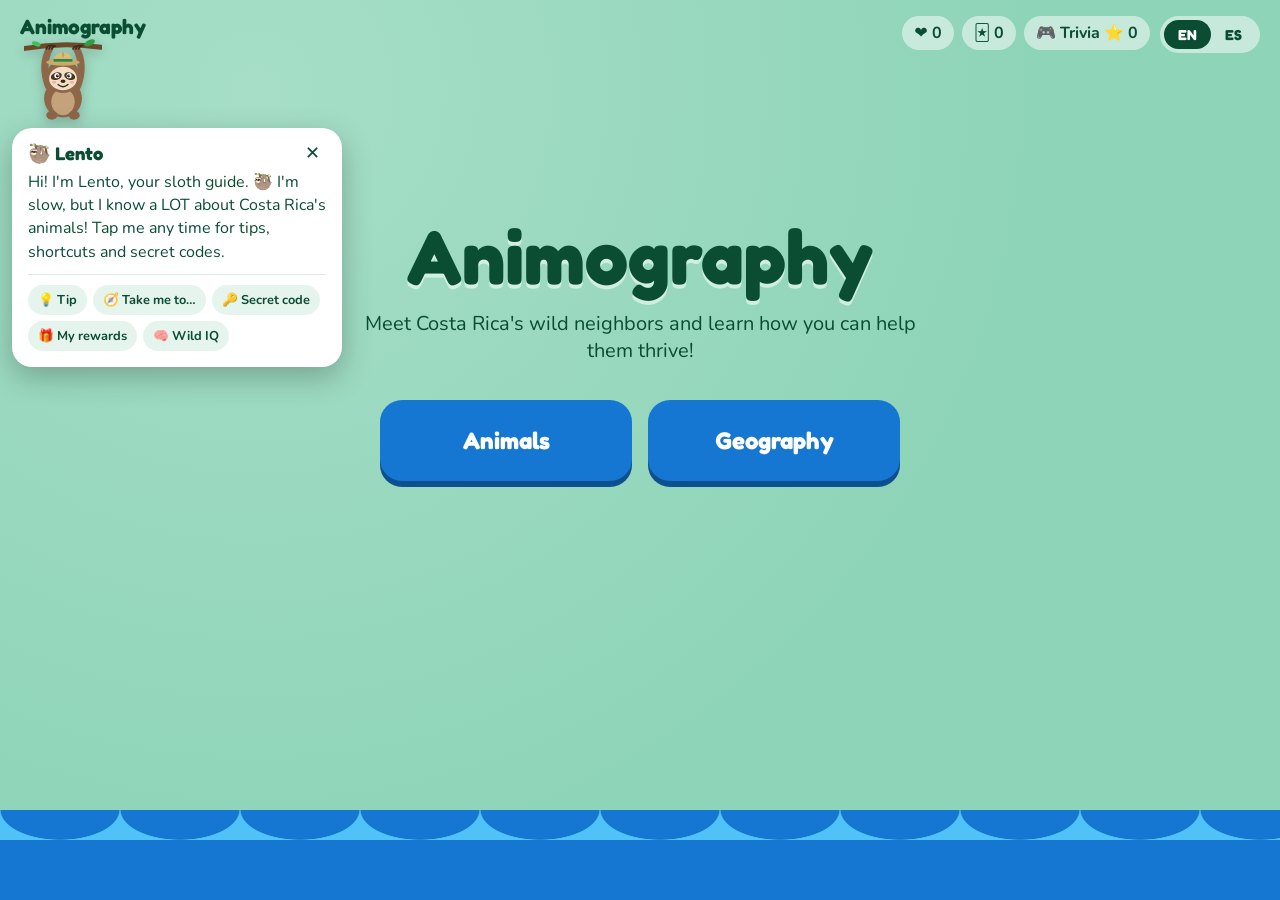
==== index.html @ 93b0a7e7 "Add files via upload" ====
<!DOCTYPE html>
<html lang="en">
<head>
  <meta charset="UTF-8">
  <meta name="viewport" content="width=device-width, initial-scale=1.0">
  <title>Animography</title>
  <meta name="description" content="Learn about the endangered animals of Costa Rica and how to help them.">
  <link rel="preconnect" href="https://fonts.googleapis.com">
  <link rel="preconnect" href="https://fonts.gstatic.com" crossorigin>
  <link href="https://fonts.googleapis.com/css2?family=Fredoka:wght@500;700&family=Nunito:wght@400;700&display=swap" rel="stylesheet">
  <link rel="stylesheet" href="css/styles.css">
</head>
<body>

  <!-- Top bar: logo (goes home) + language switch -->
  <header class="topbar">
    <div class="brand">
      <a href="#/" class="logo" aria-label="Animography home"><span class="logo-icon" aria-hidden="true">🌿</span><span class="logo-text">Animography</span></a>
      <!-- Lento the sloth hangs just below the title (filled in by js/mascot.js) -->
      <div id="mascot" class="mascot"></div>
    </div>
    <nav class="top-links">
      <a href="#/favorites" class="pill" id="fav-pill"><span aria-hidden="true">❤️</span> <span id="fav-count">0</span><span class="visually-hidden" data-i18n="favorites"></span></a>
      <a href="#/cards" class="pill" id="cards-pill"><span aria-hidden="true">🃏</span> <span id="cards-count">0</span><span class="visually-hidden" data-i18n="cardsLabel"></span></a>
      <a href="#/trivia" class="pill" id="points-pill"><span aria-hidden="true">🎮</span> <span class="hide-small" data-i18n="trivia"></span> ⭐ <span id="points-count">0</span></a>
    </nav>
    <div class="lang-switch" role="group" aria-label="Language">
      <button type="button" data-lang="en" aria-pressed="true">EN</button>
      <button type="button" data-lang="es" aria-pressed="false">ES</button>
    </div>
  </header>

  <main>
    <!-- HOME: bold green front with three buttons -->
    <section id="screen-home" class="screen">
      <h1 class="title">Animography</h1>
      <p class="tagline" data-i18n="tagline"></p>
      <nav class="big-buttons">
        <a href="#/animals" class="big-btn" data-i18n="animals"></a>
        <a href="#/geography" class="big-btn" data-i18n="geography"></a>
      </nav>
    </section>

    <!-- ANIMALS: search screen -->
    <section id="screen-animals" class="screen" hidden>
      <a href="#/" class="back" data-i18n="back"></a>
      <h2 class="screen-title" data-i18n="pickAnimal"></h2>
      <label class="search">
        <span class="visually-hidden" data-i18n="searchLabel"></span>
        <input type="search" id="animal-search" data-i18n-placeholder="searchPlaceholder" autocomplete="off">
      </label>
      <div id="animal-chips"></div>
      <p class="results-count" id="results-count" aria-live="polite"></p>
      <div class="results" id="results"></div>
    </section>

    <!-- ONE ANIMAL: filled in by js/app.js -->
    <section id="screen-animal" class="screen animal-page" hidden>
      <div id="animal-detail"></div>
    </section>

    <!-- TRIVIA: filled in by js/trivia.js -->
    <section id="screen-trivia" class="screen" hidden>
      <div id="trivia"></div>
    </section>

    <!-- MY CARDS + BLIND BOXES: filled in by js/cards.js -->
    <section id="screen-cards" class="screen" hidden>
      <div id="cards"></div>
    </section>

    <!-- MY FAVORITES -->
    <section id="screen-favorites" class="screen" hidden>
      <a href="#/" class="back" data-i18n="back"></a>
      <h2 class="screen-title">❤️ <span data-i18n="favorites"></span></h2>
      <div class="results" id="favorites-list"></div>
    </section>

    <!-- GEOGRAPHY: map + regions (filled in by js/geography.js) -->
    <section id="screen-geography" class="screen" hidden>
      <div id="geography"></div>
    </section>

  </main>

  <!-- Pop-up for one card (filled in by js/cards.js) -->
  <dialog id="card-popup" class="card-popup"></dialog>

  <div class="waves" aria-hidden="true"></div>
  <p class="print-note" data-i18n="noPrint"></p>

  <script src="data/animals.js"></script>
  <script src="data/animal-updates.js"></script>
  <script src="data/site.js"></script>
  <script src="data/trivia.js"></script>
  <script src="data/game-rules.js"></script>
  <script src="data/regions.js"></script>
  <script src="data/mascot.js"></script>
  <script src="data/secret-codes.js"></script>
  <script src="data/chat.js"></script>
  <script src="js/i18n.js"></script>
  <script src="js/storage.js"></script>
  <script src="js/trivia.js"></script>
  <script src="js/cards.js"></script>
  <script src="js/animal-chat.js"></script>
  <script src="js/geography.js"></script>
  <script src="js/mascot.js"></script>
  <script src="js/app.js"></script>
</body>
</html>
---- css/styles.css ----
/* ===== Animography colors (bold greens and blues) ===== */
:root {
  --green-dark: #0a5c36;
  --green: #12a150;
  --green-light: #7ee081;
  --blue: #1677d2;
  --blue-light: #4fc3f7;
  --sand: #fff8e1;
  --seafoam: #8ed4b8;   /* main background */
  --ink: #0a4d33;       /* main text color (dark green, easy to read on sea foam) */
  --white: #ffffff;
  --radius: 22px;
}

* { box-sizing: border-box; }

html, body {
  margin: 0;
  min-height: 100%;
}

body {
  min-height: 100vh;
  font-family: "Nunito", system-ui, sans-serif;
  color: var(--ink);
  background: radial-gradient(circle at 20% 10%, #a6dec7 0%, var(--seafoam) 60%);
  display: flex;
  flex-direction: column;
  overflow-x: hidden;
}

/* ===== Top bar ===== */
.topbar {
  display: flex;
  justify-content: space-between;
  align-items: center;
  padding: 14px 20px;
}

.logo {
  font-family: "Fredoka", sans-serif;
  font-weight: 700;
  font-size: 1.3rem;
  color: var(--ink);
  text-decoration: none;
}

.lang-switch {
  display: flex;
  background: rgba(255, 255, 255, 0.5);
  border-radius: 999px;
  padding: 4px;
}

.lang-switch button {
  font: 700 0.9rem "Fredoka", sans-serif;
  border: 0;
  background: transparent;
  color: var(--ink);
  padding: 6px 14px;
  border-radius: 999px;
  cursor: pointer;
}

.lang-switch button[aria-pressed="true"] {
  background: var(--ink);
  color: var(--white);
}

/* ===== Screens ===== */
main {
  flex: 1;
  display: flex;
  justify-content: center;
  padding: 20px;
  position: relative;
  z-index: 1;
}

.screen {
  width: 100%;
  max-width: 720px;
  text-align: center;
  animation: pop-in 0.35s ease-out;
}

@keyframes pop-in {
  from { opacity: 0; transform: translateY(12px); }
  to   { opacity: 1; transform: none; }
}

.title {
  font-family: "Fredoka", sans-serif;
  font-weight: 700;
  font-size: clamp(2.6rem, 9vw, 4.8rem);
  margin: 6vh 0 8px;
  text-shadow: 0 4px 0 rgba(255, 255, 255, 0.55);
}

.tagline {
  font-size: clamp(1rem, 3.5vw, 1.25rem);
  margin: 0 auto 36px;
  max-width: 30em;
}

.screen-title {
  font-family: "Fredoka", sans-serif;
  font-size: clamp(1.6rem, 6vw, 2.4rem);
  margin: 24px 0;
}

/* ===== The three big buttons ===== */
.big-buttons {
  display: grid;
  gap: 16px;
  grid-template-columns: 1fr;          /* phone: stacked */
  max-width: 420px;
  margin: 0 auto;
}

@media (min-width: 760px) {
  .big-buttons {
    grid-template-columns: repeat(2, 1fr);  /* computer: side by side */
    max-width: 520px;
  }
}

.big-btn {
  display: block;
  font-family: "Fredoka", sans-serif;
  font-weight: 700;
  font-size: 1.5rem;
  color: var(--white);
  background: var(--blue);
  text-decoration: none;
  padding: 26px 16px;
  border-radius: var(--radius);
  box-shadow: 0 6px 0 #0d4f8f;
  transition: transform 0.1s, box-shadow 0.1s, background 0.2s;
}

.big-btn:hover { background: #1f8ae8; }

.big-btn:active {
  transform: translateY(4px);
  box-shadow: 0 2px 0 #0d4f8f;
}

.big-btn:focus-visible,
.lang-switch button:focus-visible,
.back:focus-visible {
  outline: 4px solid var(--ink);
  outline-offset: 3px;
}

/* ===== Back link, search, notes ===== */
.back {
  display: inline-block;
  color: var(--ink);
  text-decoration: none;
  font-weight: 700;
  background: rgba(255, 255, 255, 0.5);
  padding: 8px 16px;
  border-radius: 999px;
  float: left;
}

.screen-title { clear: both; padding-top: 12px; }

.search input {
  width: 100%;
  max-width: 480px;
  font: 1.1rem "Nunito", sans-serif;
  padding: 16px 20px;
  border-radius: 999px;
  border: 3px solid var(--blue-light);
  outline: none;
}

.search input:disabled { opacity: 0.7; }

.note {
  margin-top: 18px;
  font-size: 1.05rem;
  opacity: 0.9;
}

.visually-hidden {
  position: absolute;
  width: 1px; height: 1px;
  overflow: hidden;
  clip: rect(0 0 0 0);
}

/* ===== Blue ocean waves at the bottom ===== */
.waves {
  height: 90px;
  background:
    radial-gradient(60px 30px at 60px 0, transparent 98%, var(--blue-light) 100%) repeat-x,
    var(--blue);
  background-size: 120px 30px, auto;
  background-position: 0 0, 0 30px;
  background-repeat: repeat-x, no-repeat;
}

/* ===== Step 2: animal search results ===== */
.results-count { margin: 14px 0 10px; opacity: 0.9; }

.results {
  display: grid;
  gap: 12px;
  grid-template-columns: 1fr;
  text-align: left;
}

@media (min-width: 760px) {
  .results { grid-template-columns: 1fr 1fr; }
}

.animal-btn {
  display: flex;
  align-items: center;
  gap: 12px;
  padding: 14px 16px;
  background: var(--white);
  color: var(--green-dark);
  border-radius: 18px;
  text-decoration: none;
  box-shadow: 0 4px 0 rgba(0, 0, 0, 0.18);
  transition: transform 0.1s;
}
.animal-btn:hover { transform: translateY(-2px); }
.animal-btn:focus-visible { outline: 4px solid var(--blue-light); outline-offset: 3px; }

.animal-btn-emoji { font-size: 2rem; }
.animal-btn-text { flex: 1; display: flex; flex-direction: column; }
.animal-btn-text strong { font-family: "Fredoka", sans-serif; font-size: 1.1rem; }
.animal-btn-text em { font-size: 0.85rem; opacity: 0.7; }

/* Status badges: friendly colors, no scary red */
.status {
  display: inline-block;
  font: 700 0.75rem "Nunito", sans-serif;
  padding: 4px 10px;
  border-radius: 999px;
  white-space: nowrap;
  color: var(--white);
}
.status-EX { background: #5d6d7e; }
.status-CR { background: #e8590c; }
.status-EN { background: #f08c00; }
.status-VU { background: #d4a514; color: #3b2f00; }
.status-NT { background: #1677d2; }
.status-LC { background: #12a150; }

/* ===== Step 2: one animal page ===== */
.animal-page { text-align: left; }
.animal-page .back { float: none; margin-bottom: 14px; }

.hero {
  position: relative;
  height: clamp(180px, 40vw, 300px);
  border-radius: var(--radius);
  display: flex;
  align-items: center;
  justify-content: center;
  overflow: hidden;
  background: linear-gradient(135deg, var(--green-light), var(--blue-light));
}
.hero-bird      { background: linear-gradient(135deg, #7ee081, #ffd43b); }
.hero-reptile   { background: linear-gradient(135deg, #4fc3f7, #1677d2); }
.hero-amphibian { background: linear-gradient(135deg, #ffa94d, #7ee081); }
.hero-emoji { font-size: clamp(5rem, 18vw, 9rem); }
.hero-note {
  position: absolute;
  bottom: 10px; right: 14px;
  font-size: 0.8rem;
  background: rgba(0, 0, 0, 0.35);
  padding: 3px 10px;
  border-radius: 999px;
}

.animal-name {
  font-family: "Fredoka", sans-serif;
  font-size: clamp(1.8rem, 7vw, 2.6rem);
  margin: 18px 0 2px;
}
.scientific { font-style: italic; margin: 0 0 12px; opacity: 0.85; }

.status-row { display: flex; flex-wrap: wrap; gap: 8px; align-items: center; }
.draft {
  font-size: 0.75rem;
  border: 2px dashed rgba(10, 77, 51, 0.5);
  padding: 2px 10px;
  border-radius: 999px;
}
.status-note { margin: 10px 0 0; }
.checked { font-size: 0.8rem; opacity: 0.75; margin: 6px 0 18px; }

.info-card {
  background: rgba(255, 255, 255, 0.5);
  border-radius: 18px;
  padding: 16px 18px;
  margin-bottom: 14px;
}
.info-card h3 { font-family: "Fredoka", sans-serif; margin: 0 0 6px; font-size: 1.2rem; }
.info-card p { margin: 0; line-height: 1.5; }
.info-card.fun { background: var(--blue); color: var(--white); }
.help-list { margin: 0; padding-left: 1.2em; line-height: 1.6; }

.links { display: flex; flex-wrap: wrap; gap: 10px; }
.links a {
  color: var(--green-dark);
  background: var(--white);
  font-weight: 700;
  text-decoration: none;
  padding: 8px 14px;
  border-radius: 999px;
}
.links a:hover { background: var(--sand); }

/* ===== Step 3: top bar links ===== */
.top-links { display: flex; gap: 8px; margin-left: auto; margin-right: 10px; }
.pill {
  color: var(--ink);
  text-decoration: none;
  font-weight: 700;
  background: rgba(255, 255, 255, 0.5);
  padding: 6px 12px;
  border-radius: 999px;
  white-space: nowrap;
}
.pill:hover { background: rgba(255, 255, 255, 0.75); }
@media (max-width: 520px) {
  .hide-small { display: none; }
  .logo { font-size: 1.05rem; }
  .topbar { padding: 12px; gap: 6px; }
  .top-links { gap: 6px; margin-right: 6px; }
  .pill { padding: 6px 9px; font-size: 0.9rem; }
  .lang-switch button { padding: 6px 10px; }
}

/* ===== Favorites ===== */
.heart-btn {
  font: 700 1rem "Nunito", sans-serif;
  color: var(--green-dark);
  background: var(--white);
  border: 0;
  border-radius: 999px;
  padding: 8px 16px;
  margin: 0 0 12px;
  cursor: pointer;
}
.heart-btn.on { background: #ffe3e3; }
.heart-btn.pop { animation: pop 0.3s ease-out; }
@keyframes pop { 50% { transform: scale(1.12); } }
.fav-mark { font-size: 1rem; }
.empty { grid-column: 1 / -1; text-align: center; }
.big-btn.small { display: inline-block; font-size: 1.1rem; padding: 14px 24px; }

/* ===== Trivia ===== */
#screen-trivia .back { float: none; }
.stat-row { display: flex; flex-wrap: wrap; justify-content: center; gap: 12px; margin-bottom: 18px; }
.stat {
  background: rgba(255, 255, 255, 0.5);
  border-radius: 18px;
  padding: 12px 18px;
  min-width: 120px;
  display: flex; flex-direction: column;
}
.stat strong { font-family: "Fredoka", sans-serif; font-size: 1.6rem; }
.stat span { font-size: 0.85rem; opacity: 0.85; }
.rules, .history { text-align: left; }
.play-btn, .next-btn { width: 100%; max-width: 420px; margin: 8px auto 18px; border: 0; cursor: pointer; }

.history-list { list-style: none; padding: 0; margin: 0; }
.history-list li { display: flex; justify-content: space-between; padding: 6px 0; border-bottom: 1px solid rgba(10,77,51,0.15); }
.history-list li:last-child { border-bottom: 0; }

.trivia-top { display: flex; justify-content: space-between; font-weight: 700; margin-top: 8px; }
.progress { height: 10px; background: rgba(10,77,51,0.15); border-radius: 999px; margin: 8px 0 20px; overflow: hidden; }
.progress-bar { height: 100%; background: var(--green); transition: width 0.3s; }
.question { font-family: "Fredoka", sans-serif; font-size: clamp(1.3rem, 5vw, 1.8rem); margin: 0 0 18px; }

.options { display: grid; gap: 10px; grid-template-columns: 1fr; }
@media (min-width: 760px) { .options { grid-template-columns: 1fr 1fr; } }
.option {
  font: 700 1.05rem "Nunito", sans-serif;
  text-align: left;
  padding: 16px 18px;
  border: 0;
  border-radius: 16px;
  background: var(--white);
  color: var(--green-dark);
  cursor: pointer;
  box-shadow: 0 4px 0 rgba(0,0,0,0.18);
}
.option:hover:not(:disabled) { background: var(--sand); }
.option:focus-visible { outline: 4px solid var(--blue-light); outline-offset: 3px; }
.option:disabled { cursor: default; opacity: 0.75; }
.option.right { background: var(--green); color: var(--white); opacity: 1; }
.option.wrong { background: #ffd8a8; opacity: 1; }
.option.right::after { content: " ✓"; }

.feedback {
  margin: 18px 0 6px;
  padding: 16px 18px;
  border-radius: 18px;
  text-align: left;
  animation: pop-in 0.3s ease-out;
}
.feedback.good { background: var(--blue); color: var(--white); }
.feedback.try { background: rgba(255,255,255,0.5); }
.feedback strong { font-family: "Fredoka", sans-serif; font-size: 1.2rem; }
.feedback .plus { float: right; font-weight: 700; color: #ffe066; }
.feedback p { margin: 8px 0; }
.learn-link { color: inherit; font-weight: 700; }

/* ===== Step 4: logo shrinks on small phones ===== */
.logo-icon { display: none; font-size: 1.4rem; }
@media (max-width: 430px) {
  .logo-text { display: none; }
  .logo-icon { display: inline; }
}

/* ===== Photos (animal page) ===== */
.hero img, .card-art img {
  position: absolute; inset: 0;
  width: 100%; height: 100%;
  object-fit: cover;
}
.hero.has-photo .art-emoji, .card-art.has-photo .art-emoji { visibility: hidden; }
.hero .art-emoji { font-size: clamp(5rem, 18vw, 9rem); }
.photo-credit { font-size: 0.75rem; margin: 6px 4px 0; opacity: 0.8; }
.photo-credit a { color: inherit; }

/* ===== The collectible card ===== */
.card {
  --edge: var(--green);
  position: relative;
  width: 100%;
  aspect-ratio: 5 / 7;
  border-radius: 16px;
  padding: 8px;
  background: var(--edge);
  color: var(--ink);
  display: flex;
  flex-direction: column;
  gap: 6px;
  box-shadow: 0 6px 14px rgba(0,0,0,0.2);
  user-select: none;
  -webkit-user-select: none;
  -webkit-touch-callout: none;
  overflow: hidden;
  text-align: left;
}
.card-rare { --edge: linear-gradient(135deg, #1677d2, #4fc3f7, #1677d2); }
.card-special { --edge: linear-gradient(135deg, #6f2dbd, #c77dff, #6f2dbd); }
.card-secretRare {
  --edge: linear-gradient(120deg, #ffd43b, #ff922b, #f783ac, #74c0fc, #8ce99a, #ffd43b);
  background-size: 300% 300%;
  animation: holo 4s linear infinite;
}
@keyframes holo { to { background-position: 300% 0; } }
.card-rare, .card-special, .card-secretRare { background: var(--edge); }
.card-secretRare { background-size: 300% 300%; }

.card-top {
  display: flex; justify-content: space-between;
  font: 700 0.7rem "Nunito", sans-serif;
  color: var(--white);
  padding: 0 4px;
  text-shadow: 0 1px 2px rgba(0,0,0,0.4);
}
.card-art {
  position: relative;
  flex: 1;
  border-radius: 10px;
  overflow: hidden;
  display: flex; align-items: center; justify-content: center;
  background: linear-gradient(135deg, var(--green-light), var(--blue-light));
}
.card-art.art-bird      { background: linear-gradient(135deg, #7ee081, #ffd43b); }
.card-art.art-reptile   { background: linear-gradient(135deg, #4fc3f7, #1677d2); }
.card-art.art-amphibian { background: linear-gradient(135deg, #ffa94d, #7ee081); }
.card-art .art-emoji { font-size: clamp(2.5rem, 12vw, 4.5rem); }
.card-body {
  background: var(--white);
  border-radius: 10px;
  padding: 6px 8px;
  display: flex; flex-direction: column; gap: 2px;
}
.card-name { font-family: "Fredoka", sans-serif; font-size: 0.95rem; line-height: 1.15; }
.card-sci { font-size: 0.7rem; opacity: 0.7; }
.card-body .status { align-self: flex-start; font-size: 0.6rem; padding: 2px 8px; margin-top: 2px; }
.card-foot {
  font-size: 0.6rem;
  text-align: center;
  color: var(--white);
  text-shadow: 0 1px 2px rgba(0,0,0,0.4);
}

/* ===== Blind box shop ===== */
#screen-cards .back { float: none; }
.shop {
  display: flex; flex-wrap: wrap; align-items: center; justify-content: center;
  gap: 24px;
  background: rgba(255,255,255,0.5);
  border-radius: var(--radius);
  padding: 20px;
  margin-bottom: 18px;
}
.blind-box {
  position: relative;
  width: 120px; height: 110px;
  background: linear-gradient(135deg, #1677d2, #0d4f8f);
  border-radius: 14px;
  display: flex; align-items: center; justify-content: center;
  box-shadow: 0 8px 0 #0a3d6e;
}
.blind-box::before { /* ribbon */
  content: ""; position: absolute; left: 50%; top: 0; bottom: 0; width: 18px;
  transform: translateX(-50%); background: #ffd43b;
}
.box-lid {
  position: absolute; top: -14px; left: -8px; right: -8px; height: 28px;
  background: linear-gradient(135deg, #1f8ae8, #1677d2);
  border-radius: 10px;
  box-shadow: 0 3px 0 #0a3d6e;
}
.box-q { position: relative; font: 700 2.6rem "Fredoka", sans-serif; color: var(--white); z-index: 1; text-shadow: 0 2px 0 #0a3d6e; }
.blind-box.shaking { animation: shake 0.3s ease-in-out 4; }
.blind-box.shaking .box-lid { animation: lid 1.2s ease-in forwards; }
@keyframes shake {
  0%,100% { transform: rotate(0); } 25% { transform: rotate(-8deg); } 75% { transform: rotate(8deg); }
}
@keyframes lid { 80% { transform: translateY(0); } 100% { transform: translateY(-30px) rotate(-15deg); opacity: 0; } }

.shop-info { flex: 1; min-width: 220px; text-align: center; }
.shop-points { font: 700 1.3rem "Fredoka", sans-serif; margin: 0 0 6px; }
.open-btn { width: 100%; border: 0; cursor: pointer; font-size: 1.2rem; padding: 18px 12px; }
.open-btn:disabled { background: #7a9d93; box-shadow: 0 6px 0 #5f7d74; cursor: not-allowed; }
.odds { font-size: 0.8rem; opacity: 0.8; margin: 10px 0 0; }
.box-link { margin-top: 4px; }

/* ===== Reveal ===== */
.reveal {
  text-align: center;
  background: var(--white);
  border-radius: var(--radius);
  padding: 18px;
  margin-bottom: 18px;
  animation: pop-in 0.4s ease-out;
}
.reveal-rare { box-shadow: 0 0 0 4px var(--blue-light); }
.reveal-special { box-shadow: 0 0 0 4px #c77dff, 0 0 20px rgba(199,125,255,0.6); }
.reveal-secretRare { box-shadow: 0 0 0 4px #ffd43b, 0 0 30px #ffd43b; }
.reveal-title { font: 700 1.4rem "Fredoka", sans-serif; margin: 0 0 12px; }
.reveal-card { width: min(260px, 75vw); margin: 0 auto 12px; animation: flip-in 0.7s ease-out; }
@keyframes flip-in {
  from { transform: perspective(800px) rotateY(90deg) scale(0.8); }
  to   { transform: perspective(800px) rotateY(0) scale(1); }
}
.reveal .big-btn.small { border: 0; cursor: pointer; }

/* ===== Collection ===== */
.collection-title { font-family: "Fredoka", sans-serif; text-align: left; margin: 8px 0 12px; }
.collection {
  display: grid;
  gap: 12px;
  grid-template-columns: repeat(auto-fill, minmax(140px, 1fr));
}
.slot { position: relative; text-decoration: none; display: block; }
.slot.owned:hover .card { transform: translateY(-3px); }
.slot .card { transition: transform 0.15s; }
.dupes {
  position: absolute; top: -6px; right: -6px;
  background: var(--ink); color: var(--white);
  font: 700 0.75rem "Nunito", sans-serif;
  border-radius: 999px; padding: 3px 8px;
}
.slot.locked {
  aspect-ratio: 5 / 7;
  border-radius: 16px;
  border: 3px dashed rgba(10,77,51,0.35);
  background: rgba(255,255,255,0.35);
  display: flex; flex-direction: column; align-items: center; justify-content: center;
  gap: 4px;
}
.locked-rare { border-color: rgba(22,119,210,0.5); }
.locked-special { border-color: rgba(111,45,189,0.55); }
.locked-secretRare { border-color: rgba(240,140,0,0.6); }
.lock-q { font: 700 2.4rem "Fredoka", sans-serif; opacity: 0.6; }
.lock-num, .lock-name { font-size: 0.75rem; opacity: 0.75; }

/* ===== No printing cards ===== */
.print-note { display: none; }
@media print {
  .card, .collection, .reveal { display: none !important; }
  .print-note { display: block; text-align: center; font-size: 1.2rem; }
}
.status-EW { background: #495057; }
.status-DD { background: #868e96; }

/* ===== 250 animals: group filter chips, insects, Not Evaluated ===== */
.chips { display: flex; flex-wrap: wrap; gap: 8px; justify-content: center; margin: 14px 0 4px; }
.chip {
  font: 700 0.85rem "Nunito", sans-serif;
  color: var(--ink);
  background: rgba(255,255,255,0.5);
  border: 0;
  border-radius: 999px;
  padding: 7px 13px;
  cursor: pointer;
}
.chip:hover { background: rgba(255,255,255,0.8); }
.chip[aria-pressed="true"] { background: var(--ink); color: var(--white); }
.chip:focus-visible { outline: 3px solid var(--blue); outline-offset: 2px; }
.status-NE { background: #adb5bd; color: #212529; }
.hero-insect, .card-art.art-insect { background: linear-gradient(135deg, #ffd43b, #8ce99a); }
.hero-sea, .card-art.art-sea { background: linear-gradient(135deg, #3bc9db, #1677d2); }
.card-credit {
  position: absolute; left: 4px; right: 4px; bottom: 3px;
  font-size: 0.55rem; line-height: 1.2;
  color: var(--white);
  text-shadow: 0 1px 2px rgba(0,0,0,0.8);
  white-space: nowrap; overflow: hidden; text-overflow: ellipsis;
  z-index: 3;
}

/* ===== Quit button in trivia ===== */
.trivia-top { align-items: center; gap: 8px; }
.quit-btn {
  color: var(--ink); text-decoration: none; font-weight: 700; font-size: 0.9rem;
  background: rgba(255,255,255,0.5); padding: 6px 12px; border-radius: 999px;
}
.quit-btn:hover { background: rgba(255,255,255,0.8); }

/* ===== Card pop-up ===== */
.slot.owned { border: 0; padding: 0; background: none; cursor: pointer; width: 100%; font: inherit; }
.slot.owned:focus-visible { outline: 4px solid var(--blue); outline-offset: 4px; border-radius: 16px; }
.card-popup {
  border: 0; border-radius: var(--radius);
  background: var(--white); color: var(--ink);
  padding: 22px 20px 20px;
  width: min(340px, 90vw);
  text-align: center;
}
.card-popup[open] { animation: pop-in 0.25s ease-out; }
.card-popup::backdrop { background: rgba(10, 77, 51, 0.6); }
.popup-card { width: min(280px, 75vw); margin: 0 auto 14px; }
.popup-close {
  position: absolute; top: 8px; right: 10px;
  border: 0; background: none; font-size: 1.3rem; cursor: pointer; color: var(--ink);
}
.popup-copies { margin: 0 0 10px; font-size: 0.9rem; }
.popup-link { display: block; }
@media print { .card-popup { display: none !important; } }
/* ===== Talk to your animals (chat in the card pop-up) ===== */
.popup-talk, .popup-link { display: block; width: 100%; box-sizing: border-box; }
.popup-talk { margin-bottom: 10px; background: var(--blue); }
.card-popup.chatting { width: min(420px, 94vw); padding: 14px 14px 10px; text-align: left; }
.chat-view { display: flex; flex-direction: column; gap: 8px; }
.chat-head { display: flex; align-items: center; gap: 10px; padding-right: 30px; }
.chat-back {
  border: 0; background: rgba(142, 212, 184, 0.45); color: var(--ink); font: inherit; font-weight: 700;
  font-size: 0.85rem; padding: 6px 12px; border-radius: 999px; cursor: pointer; flex: none;
}
.chat-back:hover { background: var(--seafoam); }
.chat-who { display: flex; align-items: center; gap: 8px; min-width: 0; }
.chat-who strong { font-size: 1rem; overflow: hidden; text-overflow: ellipsis; white-space: nowrap; }
.chat-avatar {
  width: 38px; height: 38px; border-radius: 50%; display: grid; place-items: center;
  font-size: 1.4rem; flex: none; background: #d9f2e8;
}
.chat-log {
  height: min(46vh, 360px); overflow-y: auto; display: flex; flex-direction: column; gap: 8px;
  padding: 10px; border-radius: 16px; background: #eef9f4;
}
.chat-msg {
  max-width: 85%; padding: 9px 13px; border-radius: 18px; line-height: 1.35;
  white-space: pre-line; overflow-wrap: anywhere; font-size: 0.95rem;
  animation: pop-in 0.2s ease-out;
}
.chat-animal { align-self: flex-start; background: var(--white); color: var(--ink); border-bottom-left-radius: 6px;
  box-shadow: 0 1px 3px rgba(10, 77, 51, 0.15); }
.chat-me { align-self: flex-end; background: var(--blue); color: var(--white); border-bottom-right-radius: 6px; }
.chat-typing { display: flex; gap: 4px; padding: 12px 14px; }
.chat-typing span { width: 7px; height: 7px; border-radius: 50%; background: var(--ink); opacity: 0.35;
  animation: chat-dot 1s infinite ease-in-out; }
.chat-typing span:nth-child(2) { animation-delay: 0.15s; }
.chat-typing span:nth-child(3) { animation-delay: 0.3s; }
@keyframes chat-dot { 0%, 100% { transform: translateY(0); opacity: 0.35; } 50% { transform: translateY(-4px); opacity: 0.8; } }
.chat-chips { display: flex; gap: 6px; overflow-x: auto; padding-bottom: 4px; scrollbar-width: thin; }
.chat-chip {
  flex: none; border: 2px solid var(--seafoam); background: var(--white); color: var(--ink);
  font: inherit; font-size: 0.82rem; font-weight: 700; padding: 6px 11px; border-radius: 999px; cursor: pointer;
}
.chat-chip:hover { background: #d9f2e8; }
.chat-form { display: flex; gap: 6px; }
.chat-input {
  flex: 1; min-width: 0; font: inherit; font-size: 1rem; padding: 10px 14px;
  border: 2px solid var(--seafoam); border-radius: 999px; color: var(--ink);
}
.chat-input:focus { outline: none; border-color: var(--blue); }
.chat-send {
  flex: none; width: 44px; height: 44px; border: 0; border-radius: 50%;
  background: var(--blue); color: var(--white); font-size: 1.1rem; cursor: pointer;
}
.chat-send:disabled { opacity: 0.5; cursor: default; }
.chat-privacy { margin: 0; font-size: 0.72rem; text-align: center; opacity: 0.75; }
@media (prefers-reduced-motion: reduce) { .chat-msg, .chat-typing span { animation: none; } }


/* ===== Red List status filter ===== */
.status-chips { margin-top: 6px; }
.chips-label { width: 100%; font-weight: 700; font-size: 0.85rem; text-align: center; margin-bottom: -2px; }
.chip-status { display: inline-flex; align-items: center; gap: 6px; }
.chip-status .dot { width: 10px; height: 10px; border-radius: 50%; flex: none; }
.chip-extinct .dot { background: #5d6d7e; }
.chip-CR .dot { background: #e8590c; }
.chip-EN .dot { background: #f08c00; }
.chip-VU .dot { background: #d4a514; }
.chip-NT .dot { background: #1677d2; }
.chip-LC .dot { background: #12a150; }
.chip-unknown .dot { background: #adb5bd; }
.chip-status[aria-pressed="true"] .dot { box-shadow: 0 0 0 2px var(--white); }

/* ===== Geography ===== */
#screen-geography .back { float: none; }
.geo-intro { max-width: 34em; margin: 0 auto 14px; }
.map-wrap { max-width: 560px; margin: 0 auto; }
.cr-map { width: 100%; height: auto; display: block; }
.map-sea { fill: #a5d8ff; }
.sea-label { fill: #1864ab; font: italic 700 18px "Nunito", sans-serif; opacity: 0.7; }
.map-land { fill: #b2f2bb; stroke: #2b8a3e; stroke-width: 3; stroke-linejoin: round; }
.inset { fill: rgba(255,255,255,0.45); stroke: #1864ab; stroke-dasharray: 6 5; stroke-width: 2; }
.inset-label { fill: #1864ab; font: 700 12px "Nunito", sans-serif; }
.map-marker circle { stroke: var(--white); stroke-width: 4; transition: r 0.15s; }
.map-marker:hover circle, .map-marker:focus circle { r: 35; }
.map-marker:focus { outline: none; }
.map-marker:focus-visible circle { stroke: var(--ink); stroke-width: 6; }
.marker-emoji { font-size: 30px; }
.marker-label { font: 700 15px "Nunito", sans-serif; fill: var(--ink); paint-order: stroke; stroke: rgba(255,255,255,0.9); stroke-width: 4px; }
.map-note { font-size: 0.75rem; opacity: 0.75; margin: 6px 0 16px; }

.region-list { display: grid; gap: 10px; grid-template-columns: 1fr; text-align: left; }
@media (min-width: 760px) { .region-list { grid-template-columns: 1fr 1fr; } }
.region-btn {
  display: flex; align-items: center; gap: 12px;
  background: var(--white); color: var(--ink); text-decoration: none;
  border-radius: 18px; padding: 12px 16px;
  border-left: 8px solid var(--rc);
  box-shadow: 0 4px 0 rgba(0,0,0,0.15);
}
.region-btn:hover { transform: translateY(-2px); }
.region-emoji { font-size: 2rem; }
.region-text { display: flex; flex-direction: column; }
.region-text strong { font-family: "Fredoka", sans-serif; font-size: 1.1rem; }
.region-text em { font-size: 0.85rem; opacity: 0.75; }

.region-hero {
  margin: 14px 0 6px; padding: 18px; border-radius: var(--radius);
  background: var(--rc); color: var(--white); text-align: left;
}
.region-hero h2 { font-family: "Fredoka", sans-serif; margin: 4px 0 6px; font-size: clamp(1.5rem, 6vw, 2.2rem); }
.region-hero p { margin: 0; line-height: 1.5; }
.region-hero-emoji { font-size: 2.6rem; }

.region-links { display: flex; flex-wrap: wrap; gap: 8px; margin-top: 10px; }
.region-link {
  font-size: 0.85rem; font-weight: 700; text-decoration: none; color: var(--ink);
  background: var(--white); border-left: 5px solid var(--rc);
  padding: 5px 10px; border-radius: 999px;
}

/* ===== Trivia levels ===== */
.choose-title { font-family: "Fredoka", sans-serif; margin: 6px 0 10px; }
.level-picker { display: grid; gap: 10px; grid-template-columns: 1fr; max-width: 640px; margin: 0 auto 6px; }
@media (min-width: 760px) { .level-picker { grid-template-columns: repeat(3, 1fr); } }
.level-card {
  display: flex; flex-direction: column; align-items: center; gap: 4px;
  font: inherit; color: var(--ink); text-align: center;
  background: rgba(255,255,255,0.55); border: 3px solid transparent;
  border-radius: 18px; padding: 14px 12px; cursor: pointer;
}
.level-card:hover { background: rgba(255,255,255,0.85); }
.level-card[aria-checked="true"] { background: var(--white); border-color: var(--ink); box-shadow: 0 4px 0 rgba(0,0,0,0.15); }
.level-card:focus-visible { outline: 3px solid var(--blue); outline-offset: 2px; }
.level-icon { font-size: 2rem; }
.level-card strong { font-family: "Fredoka", sans-serif; font-size: 1.2rem; }
.level-desc { font-size: 0.85rem; line-height: 1.35; }
.level-meta { font-size: 0.75rem; font-weight: 700; opacity: 0.8; margin-top: 2px; }
.level-done { font-weight: 700; margin: -10px 0 12px; }
.change-level { margin: -6px auto 12px; display: block; }
.option.sci { font-style: italic; }

/* ===== Lento the sloth mascot ===== */
/* Lento hangs just below the Animography title, inside the top bar (so he never covers the page) */
.topbar { align-items: flex-start; }
.topbar .top-links, .topbar .lang-switch { margin-top: 2px; }
.brand { display: flex; flex-direction: column; align-items: flex-start; }
.mascot { margin: -2px 0 -6px 4px; }
.mascot-btn {
  width: 78px; height: 84px; padding: 0; border: 0; background: none; cursor: pointer;
  transform-origin: 50% 6%; animation: sway 4s ease-in-out infinite;
  filter: drop-shadow(0 4px 6px rgba(0,0,0,0.2));
}
.mascot-btn svg { width: 100%; height: 100%; display: block; }
.mascot-btn:focus-visible { outline: 4px solid var(--blue); outline-offset: 2px; border-radius: 16px; }
.mascot-btn.wiggle { animation: wiggle 0.6s ease-in-out 3; }
@keyframes sway { 0%, 100% { transform: rotate(-4deg); } 50% { transform: rotate(4deg); } }
@keyframes wiggle { 0%, 100% { transform: rotate(0) scale(1); } 25% { transform: rotate(-12deg) scale(1.08); } 75% { transform: rotate(12deg) scale(1.08); } }
@media (prefers-reduced-motion: reduce) { .mascot-btn, .mascot-btn.wiggle { animation: none; } }

/* The speech bubble opens below Lento and stays on screen even after scrolling */
.mascot-panel {
  position: fixed; top: 128px; left: 12px; z-index: 60;
  width: min(330px, calc(100vw - 24px));
  max-height: min(65vh, 560px); overflow-y: auto;
  background: var(--white); color: var(--ink);
  border-radius: 20px; padding: 14px 16px 16px;
  box-shadow: 0 10px 30px rgba(0,0,0,0.25);
  text-align: left;
  animation: pop-in 0.25s ease-out;
}
.mascot-panel::before { /* little speech-bubble tail pointing up at Lento */
  content: ""; position: absolute; left: 34px; top: -10px;
  border: 10px solid transparent; border-bottom-color: var(--white); border-top: 0;
}
.mascot-head { display: flex; justify-content: space-between; align-items: center; margin-bottom: 6px; }
.mascot-head strong { font-family: "Fredoka", sans-serif; font-size: 1.15rem; }
.mascot-close { border: 0; background: none; font-size: 1.1rem; cursor: pointer; color: var(--ink); }
.mascot-bubble p { margin: 0 0 8px; line-height: 1.45; }
.mascot-actions { display: flex; flex-wrap: wrap; gap: 6px; margin-top: 10px; border-top: 1px solid rgba(10,77,51,0.12); padding-top: 10px; }
.mascot-actions .chip { font-size: 0.8rem; padding: 6px 10px; background: #e6f4ee; }
.mascot-links { display: flex; flex-wrap: wrap; gap: 6px; }
.mascot-links .region-link { border-left-color: var(--green); background: #e6f4ee; }
.mascot-form { display: flex; gap: 6px; }
.mascot-input {
  flex: 1; min-width: 0; font: 700 0.95rem "Nunito", sans-serif; letter-spacing: 1px; text-transform: uppercase;
  padding: 10px 12px; border-radius: 12px; border: 2px solid var(--blue-light); outline: none;
}
.mascot-input:focus { border-color: var(--blue); }
.mascot-go { border: 0; cursor: pointer; font-size: 0.95rem; padding: 10px 14px; box-shadow: 0 3px 0 #0d4f8f; }
.mascot-result { margin-top: 10px; }
.mascot-prize { font: 700 2rem "Fredoka", sans-serif; text-align: center; color: var(--blue); margin: 4px 0 6px; }
.mascot-code {
  font: 700 1.25rem ui-monospace, monospace; letter-spacing: 2px; text-align: center;
  background: #fff3bf; border: 2px dashed #f08c00; border-radius: 12px; padding: 10px; margin: 6px 0 8px;
  user-select: all;
}
.mascot-small { font-size: 0.85rem; opacity: 0.85; }
.mascot-card { width: 170px; margin: 6px auto 0; }
.mascot-codes { list-style: none; padding: 0; margin: 0; font-size: 0.85rem; }
.mascot-codes li { padding: 4px 0; }
.mascot-codes li.used { opacity: 0.5; text-decoration: line-through; }
/* leave room so the sloth never covers the last buttons on a page */
@media (max-width: 520px) { .mascot-btn { width: 62px; height: 68px; } .mascot-panel { top: 108px; } }
@media print { .mascot { display: none !important; } }

/* ===== Wild IQ ===== */
.iq-title { text-align: center; font-weight: 700; margin: 0 !important; }
.iq-score { font: 700 3.2rem "Fredoka", sans-serif; text-align: center; color: var(--blue); line-height: 1.1; }
.iq-rank { text-align: center; font: 700 1.1rem "Fredoka", sans-serif; }
.iq-bar { margin: 4px 0 6px; }
.iq-parts { list-style: none; padding: 0; margin: 8px 0; font-size: 0.85rem; }
.iq-parts li { display: flex; justify-content: space-between; padding: 3px 0; border-bottom: 1px solid rgba(10,77,51,0.1); }
.iq-fun { font-style: italic; }
.iq-up { background: #fff3bf; border-radius: 12px; padding: 8px 10px; font-weight: 700; }

.odds-each { font-size: 0.75rem; margin-top: 2px; }

/* Extra sections on an animal page ("more" in the animal's data) */
.info-card.more p + p { margin-top: 10px; }
.info-card.more-hope { background: linear-gradient(135deg, #e3f4ff, #d9f2e8); border: 2px dashed var(--blue); }

/* "Photo wanted!": very rare animals with no free photo yet → dark silhouette */
.photo-wanted .art-emoji { filter: brightness(0); opacity: 0.55; }
.wanted-tag {
  position: absolute; top: 6px; left: 50%; transform: translateX(-50%);
  white-space: nowrap; font-size: 0.62rem; font-weight: 800;
  background: rgba(255, 255, 255, 0.85); color: var(--ink);
  padding: 2px 8px; border-radius: 999px;
}
.hero-note { color: var(--white); }
.photo-wanted-note { font-style: italic; }

/* "If you have a problem with this image, please contact us" */
.photo-contact { margin: 2px 0 8px; font-size: 0.78rem; opacity: 0.85; text-align: center; }
.photo-contact.short { font-size: 0.72rem; margin: 6px 0 0; }
.photo-contact a { color: inherit; }
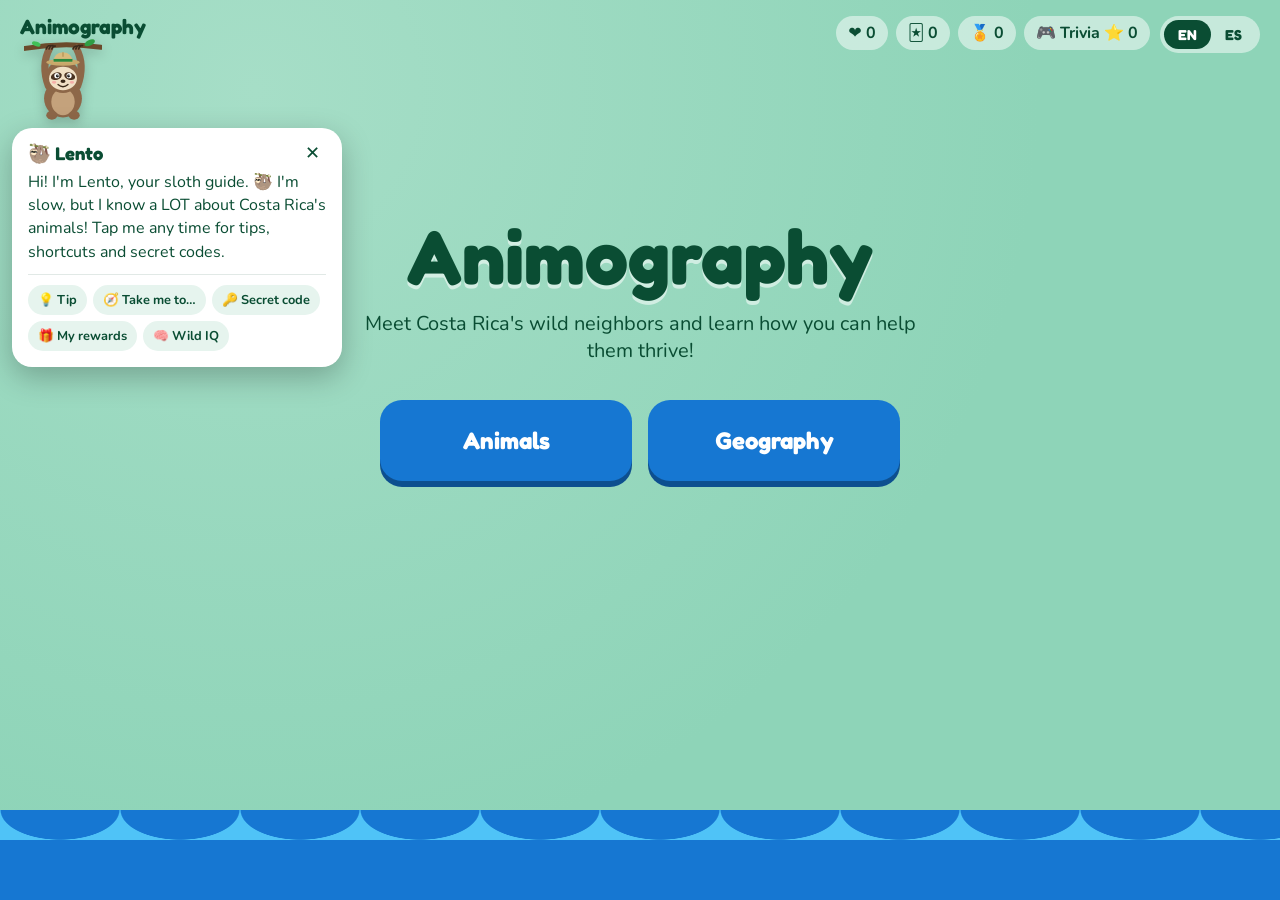
==== commit d518c2e2: "badges" ====
--- a/index.html
+++ b/index.html
@@ -22,7 +22,8 @@
     <nav class="top-links">
       <a href="#/favorites" class="pill" id="fav-pill"><span aria-hidden="true">❤️</span> <span id="fav-count">0</span><span class="visually-hidden" data-i18n="favorites"></span></a>
       <a href="#/cards" class="pill" id="cards-pill"><span aria-hidden="true">🃏</span> <span id="cards-count">0</span><span class="visually-hidden" data-i18n="cardsLabel"></span></a>
-      <a href="#/trivia" class="pill" id="points-pill"><span aria-hidden="true">🎮</span> <span class="hide-small" data-i18n="trivia"></span> ⭐ <span id="points-count">0</span></a>
+      <a href="#/badges" class="pill" id="badges-pill"><span aria-hidden="true">🏅</span> <span id="badges-count">0</span><span class="visually-hidden" data-i18n="badgesTitle"></span></a>
+      <a href="#/trivia" class="pill" id="points-pill"><span aria-hidden="true">🎮</span> <span class="hide-small" data-i18n="trivia"></span> <span class="pill-star">⭐</span> <span id="points-count">0</span></a>
     </nav>
     <div class="lang-switch" role="group" aria-label="Language">
       <button type="button" data-lang="en" aria-pressed="true">EN</button>
@@ -69,6 +70,16 @@
       <div id="cards"></div>
     </section>
 
+    <!-- MY BINDERS: filled in by js/binders.js -->
+    <section id="screen-binders" class="screen" hidden>
+      <div id="binders"></div>
+    </section>
+
+    <!-- BADGES: filled in by js/collection.js -->
+    <section id="screen-badges" class="screen" hidden>
+      <div id="badges"></div>
+    </section>
+
     <!-- MY FAVORITES -->
     <section id="screen-favorites" class="screen" hidden>
       <a href="#/" class="back" data-i18n="back"></a>
@@ -97,11 +108,14 @@
   <script src="data/regions.js"></script>
   <script src="data/mascot.js"></script>
   <script src="data/secret-codes.js"></script>
+  <script src="data/badges.js"></script>
   <script src="data/chat.js"></script>
   <script src="js/i18n.js"></script>
   <script src="js/storage.js"></script>
   <script src="js/trivia.js"></script>
   <script src="js/cards.js"></script>
+  <script src="js/binders.js"></script>
+  <script src="js/collection.js"></script>
   <script src="js/animal-chat.js"></script>
   <script src="js/geography.js"></script>
   <script src="js/mascot.js"></script>
--- a/css/styles.css
+++ b/css/styles.css
@@ -890,3 +890,135 @@
 .photo-contact { margin: 2px 0 8px; font-size: 0.78rem; opacity: 0.85; text-align: center; }
 .photo-contact.short { font-size: 0.72rem; margin: 6px 0 0; }
 .photo-contact a { color: inherit; }
+
+/* ===== Card tabs + Binders ===== */
+.card-tabs { display: flex; justify-content: center; gap: 8px; margin: 4px 0 14px; flex-wrap: wrap; }
+.card-tab {
+  font: 700 0.95rem "Nunito", sans-serif; color: var(--ink); text-decoration: none;
+  padding: 8px 18px; border-radius: 999px; background: rgba(255,255,255,0.5);
+}
+.card-tab[aria-current="page"] { background: var(--ink); color: var(--white); }
+.binder-new { display: flex; gap: 8px; justify-content: center; flex-wrap: wrap; margin: 10px 0 18px; }
+.binder-name-input {
+  font: inherit; font-size: 1rem; padding: 10px 14px; min-width: 0; width: min(280px, 70vw);
+  border: 2px solid var(--seafoam); border-radius: 999px; color: var(--ink); background: var(--white);
+}
+.binder-name-input:focus { outline: none; border-color: var(--blue); }
+.binder-shelf { display: grid; gap: 14px; grid-template-columns: repeat(auto-fill, minmax(150px, 1fr)); }
+.binder-tile {
+  display: flex; flex-direction: column; gap: 6px; padding: 10px; text-decoration: none; color: var(--ink);
+  background: var(--white); border-radius: 18px; border-left: 10px solid var(--blue);
+  box-shadow: 0 3px 10px rgba(10,77,51,0.15); transition: transform 0.15s;
+}
+.binder-tile:hover { transform: translateY(-3px); }
+.binder-tile-name { font-family: "Fredoka", sans-serif; font-size: 1.05rem; overflow-wrap: anywhere; }
+.binder-tile-count { font-size: 0.8rem; opacity: 0.75; }
+.mini-art { position: relative; aspect-ratio: 4 / 3; border-radius: 12px; overflow: hidden; display: grid; place-items: center; font-size: 2.4rem; }
+.mini-art img { position: absolute; inset: 0; width: 100%; height: 100%; object-fit: cover; }
+.empty-cover { background: #e3f4ff; }
+.empty-binders { text-align: center; opacity: 0.8; margin: 20px 0; }
+.binder-title { overflow-wrap: anywhere; }
+.binder-tools { display: flex; gap: 8px; justify-content: center; margin-bottom: 6px; }
+.chip-danger { background: #ffe3e3; color: #a61e1e; }
+.binder-confirm { background: var(--white); border-radius: 16px; padding: 12px; margin: 8px auto; max-width: 420px; text-align: center; }
+.binder-confirm p { margin: 0 0 8px; }
+.binder-confirm .chip { margin: 0 4px; }
+.binder-grid {
+  display: grid; gap: 14px; grid-template-columns: repeat(auto-fill, minmax(140px, 1fr));
+  min-height: 140px; padding: 14px; border-radius: 20px; background: rgba(255,255,255,0.35);
+  border: 3px dashed rgba(10,77,51,0.25); margin-bottom: 18px;
+}
+.binder-grid.grid-hover { border-color: var(--blue); background: rgba(227,244,255,0.7); }
+.binder-drop-hint { grid-column: 1 / -1; align-self: center; text-align: center; opacity: 0.75; }
+.binder-item, .pick-item { position: relative; display: flex; flex-direction: column; gap: 6px; }
+.binder-item.dragging, .pick-item.dragging { opacity: 0.35; }
+.drag-handle { cursor: grab; user-select: none; -webkit-user-select: none; -webkit-touch-callout: none; }
+.is-dragging, .is-dragging * { cursor: grabbing !important; user-select: none; }
+.drag-ghost { position: fixed; z-index: 1000; pointer-events: none; transform: rotate(-4deg) scale(1.05); opacity: 0.92;
+  filter: drop-shadow(0 10px 18px rgba(0,0,0,0.3)); }
+.drop-before::before, .drop-after::after {
+  content: ""; position: absolute; top: 0; bottom: 30px; width: 5px; border-radius: 5px; background: var(--blue);
+}
+.drop-before::before { left: -10px; }
+.drop-after::after { right: -10px; }
+.bc-controls { display: flex; align-items: center; justify-content: center; gap: 4px; }
+.bc-btn {
+  border: 0; background: rgba(255,255,255,0.75); color: var(--ink); font: 700 0.85rem "Nunito", sans-serif;
+  width: 30px; height: 30px; border-radius: 50%; cursor: pointer;
+}
+.bc-btn:disabled { opacity: 0.3; cursor: default; }
+.bc-del { background: #ffe3e3; color: #a61e1e; }
+.bc-pos { font-size: 0.75rem; font-weight: 800; min-width: 22px; text-align: center; }
+.binder-pick { display: grid; gap: 12px; grid-template-columns: repeat(auto-fill, minmax(120px, 1fr)); }
+.pick-row { display: flex; align-items: center; justify-content: space-between; gap: 4px; }
+.pick-free { font-size: 0.72rem; font-weight: 700; }
+.pick-add { border: 0; background: var(--blue); color: var(--white); width: 32px; height: 32px; border-radius: 50%; font-size: 1.1rem; cursor: pointer; }
+.pick-add:disabled { opacity: 0.35; cursor: default; }
+.pick-item.used-up .binder-card { opacity: 0.45; }
+@media (max-width: 560px) {
+  .binder-grid { grid-template-columns: repeat(2, minmax(0, 1fr)); padding: 10px; gap: 10px; }
+  .binder-pick { grid-template-columns: repeat(3, minmax(0, 1fr)); gap: 8px; }
+  .binder-pick .card-top, .binder-pick .card-foot { font-size: 0.5rem; }
+  .binder-pick .card-name { font-size: 0.7rem; }
+}
+
+/* ===== Toasts ===== */
+.toast-area { position: fixed; left: 50%; bottom: 18px; transform: translateX(-50%); z-index: 2000; width: min(380px, 92vw); pointer-events: none; }
+.toast {
+  display: flex; gap: 12px; align-items: center; background: var(--ink); color: var(--white);
+  padding: 12px 16px; border-radius: 18px; box-shadow: 0 8px 24px rgba(0,0,0,0.25);
+  opacity: 0; transform: translateY(20px); transition: opacity 0.3s, transform 0.3s;
+}
+.toast.show { opacity: 1; transform: none; }
+.toast-icon { font-size: 2rem; }
+.toast p { margin: 2px 0 0; font-size: 0.85rem; opacity: 0.9; }
+
+/* ===== Trade with Lento ===== */
+.lento-says { display: flex; align-items: center; gap: 12px; max-width: 560px; margin: 6px auto 16px; }
+.lento-face { width: 90px; flex: none; }
+.lento-face svg { width: 100%; height: auto; display: block; }
+.lento-face.small { width: 64px; }
+.lento-bubble { background: var(--white); border-radius: 18px; padding: 12px 16px; margin: 0; position: relative; }
+.trade-offers { display: grid; gap: 14px; grid-template-columns: repeat(auto-fit, minmax(220px, 1fr)); max-width: 620px; margin: 0 auto 16px; }
+.trade-offer { background: var(--white); border-radius: 20px; padding: 16px; text-align: center; display: flex; flex-direction: column; gap: 6px; align-items: center; border-top: 8px solid #1677d2; }
+.trade-offer.offer-special { border-top-color: #6f2dbd; }
+.offer-icon { font-size: 2.2rem; }
+.trade-offer .note { margin: 0; }
+.trade-result { text-align: center; margin: 10px auto 20px; max-width: 360px; }
+.trade-result .reveal-card { width: 200px; margin: 0 auto; }
+.dupe-list { list-style: none; padding: 0; display: flex; flex-wrap: wrap; gap: 6px; justify-content: center; }
+.dupe { background: rgba(255,255,255,0.6); padding: 5px 10px; border-radius: 999px; font-size: 0.85rem; }
+
+/* ===== Sets ===== */
+.sets { display: grid; gap: 12px; max-width: 560px; margin: 0 auto 14px; }
+.set-row { background: var(--white); border-radius: 16px; padding: 12px 16px; }
+.set-row.set-done { border: 3px solid #f0b400; }
+.set-head { display: flex; justify-content: space-between; margin-bottom: 6px; }
+.set-reward { margin: 6px 0 0; font-size: 0.85rem; }
+
+/* ===== Badges ===== */
+.iq-card { display: flex; align-items: center; gap: 14px; justify-content: center; background: var(--white); border-radius: 20px; padding: 12px 18px; max-width: 360px; margin: 0 auto 14px; }
+.iq-card p { margin: 0; }
+.iq-label { font-weight: 700; font-size: 0.85rem; }
+.iq-big { font-family: "Fredoka", sans-serif; font-size: 2.4rem; line-height: 1; color: var(--blue); }
+.badge-count { text-align: center; font-weight: 700; margin: 6px 0; }
+.iq-card + .badge-count + .progress { max-width: 420px; margin: 0 auto 16px; }
+.badge-shelf { display: grid; gap: 12px; grid-template-columns: repeat(auto-fill, minmax(150px, 1fr)); }
+.badge { background: var(--white); border-radius: 18px; padding: 14px 10px; text-align: center; display: flex; flex-direction: column; align-items: center; gap: 4px; }
+.badge.earned { box-shadow: 0 0 0 3px #f0b400, 0 4px 12px rgba(240,180,0,0.3); }
+.badge.locked { opacity: 0.6; background: rgba(255,255,255,0.55); }
+.badge-icon { font-size: 2.4rem; }
+.badge.locked .badge-icon { filter: grayscale(1); }
+.badge-name { font-family: "Fredoka", sans-serif; }
+.badge-how { margin: 0; font-size: 0.78rem; }
+@media (max-width: 560px) { .badge-shelf { grid-template-columns: repeat(2, minmax(0, 1fr)); } }
+.set-row .progress { margin: 0; }
+.big-btn:disabled { background: #7a9d93; box-shadow: 0 6px 0 #5f7d74; cursor: not-allowed; }
+/* Small phones: 4 pills + language switch must fit */
+@media (max-width: 430px) {
+  .topbar { padding: 10px 8px; }
+  .top-links { gap: 4px; margin-right: 4px; }
+  .pill { padding: 5px 7px; font-size: 0.82rem; }
+  .lang-switch button { padding: 5px 8px; font-size: 0.82rem; }
+  #points-pill .pill-star { display: none; }
+}
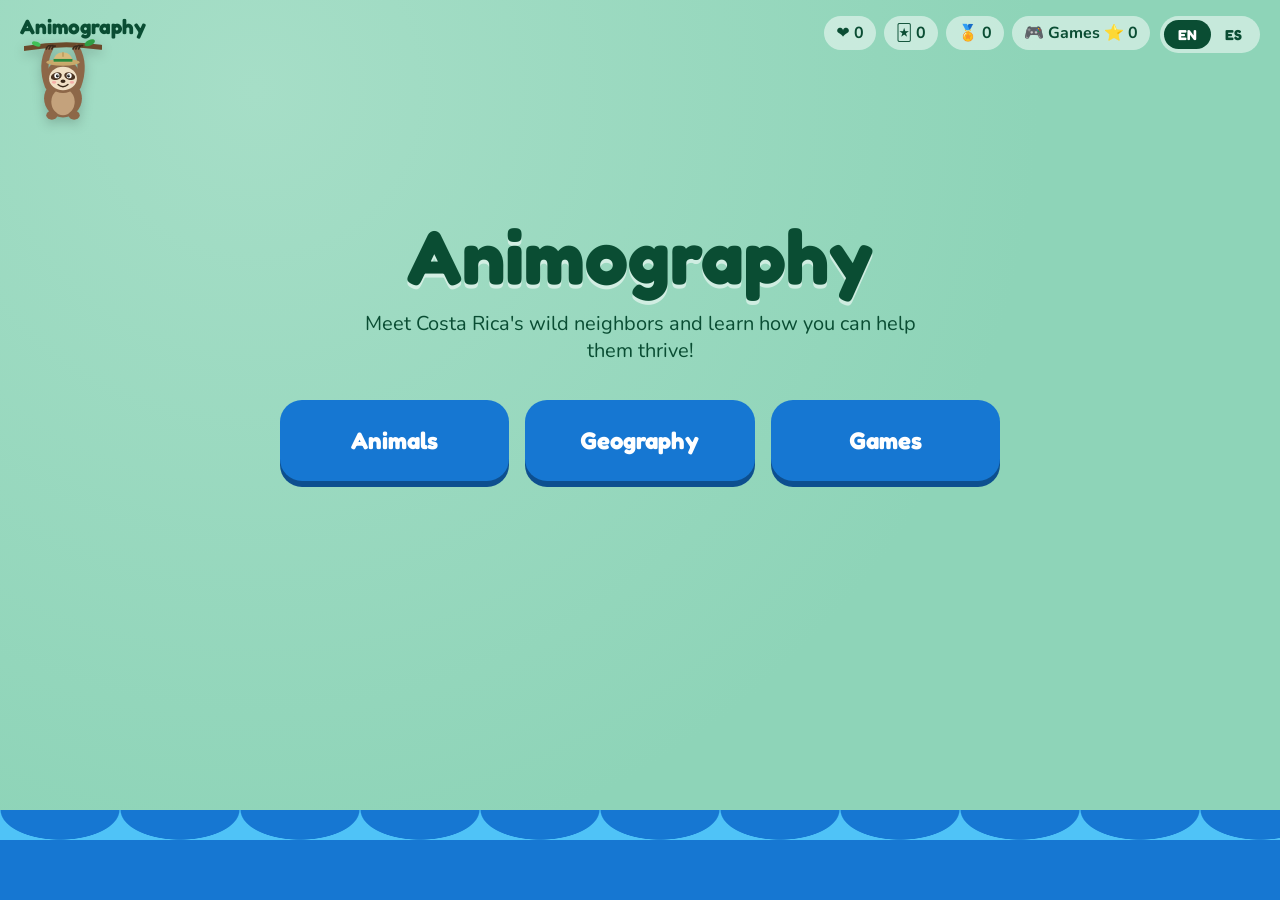
==== commit 6d637eb9: "Step 3" ====
--- a/index.html
+++ b/index.html
@@ -23,7 +23,7 @@
       <a href="#/favorites" class="pill" id="fav-pill"><span aria-hidden="true">❤️</span> <span id="fav-count">0</span><span class="visually-hidden" data-i18n="favorites"></span></a>
       <a href="#/cards" class="pill" id="cards-pill"><span aria-hidden="true">🃏</span> <span id="cards-count">0</span><span class="visually-hidden" data-i18n="cardsLabel"></span></a>
       <a href="#/badges" class="pill" id="badges-pill"><span aria-hidden="true">🏅</span> <span id="badges-count">0</span><span class="visually-hidden" data-i18n="badgesTitle"></span></a>
-      <a href="#/trivia" class="pill" id="points-pill"><span aria-hidden="true">🎮</span> <span class="hide-small" data-i18n="trivia"></span> <span class="pill-star">⭐</span> <span id="points-count">0</span></a>
+      <a href="#/games" class="pill" id="points-pill"><span aria-hidden="true">🎮</span> <span class="hide-small" data-i18n="gamesTitle"></span> <span class="pill-star">⭐</span> <span id="points-count">0</span></a>
     </nav>
     <div class="lang-switch" role="group" aria-label="Language">
       <button type="button" data-lang="en" aria-pressed="true">EN</button>
@@ -39,6 +39,7 @@
       <nav class="big-buttons">
         <a href="#/animals" class="big-btn" data-i18n="animals"></a>
         <a href="#/geography" class="big-btn" data-i18n="geography"></a>
+        <a href="#/games" class="big-btn" data-i18n="gamesBtn"></a>
       </nav>
     </section>
 
@@ -80,6 +81,11 @@
       <div id="badges"></div>
     </section>
 
+    <!-- GAMES: games page and Memory Match (js/games.js) -->
+    <section id="screen-games" class="screen" hidden>
+      <div id="games"></div>
+    </section>
+
     <!-- MY FAVORITES -->
     <section id="screen-favorites" class="screen" hidden>
       <a href="#/" class="back" data-i18n="back"></a>
@@ -116,6 +122,7 @@
   <script src="js/cards.js"></script>
   <script src="js/binders.js"></script>
   <script src="js/collection.js"></script>
+  <script src="js/games.js"></script>
   <script src="js/animal-chat.js"></script>
   <script src="js/geography.js"></script>
   <script src="js/mascot.js"></script>
--- a/css/styles.css
+++ b/css/styles.css
@@ -1022,3 +1022,54 @@
   .lang-switch button { padding: 5px 8px; font-size: 0.82rem; }
   #points-pill .pill-star { display: none; }
 }
+
+/* ===== Games page ===== */
+@media (min-width: 640px) { .big-buttons { grid-template-columns: repeat(3, 1fr); max-width: 720px; } }
+.game-grid { display: grid; gap: 14px; grid-template-columns: repeat(auto-fit, minmax(200px, 1fr)); max-width: 760px; margin: 10px auto; }
+.game-tile {
+  display: flex; flex-direction: column; align-items: center; gap: 6px; text-align: center; text-decoration: none; color: var(--ink);
+  background: var(--white); border-radius: 22px; padding: 20px 14px; box-shadow: 0 6px 0 rgba(10,77,51,0.18); transition: transform 0.15s;
+}
+.game-tile:hover { transform: translateY(-3px); }
+.game-tile.soon { opacity: 0.6; box-shadow: none; background: rgba(255,255,255,0.55); }
+.game-icon { font-size: 2.8rem; }
+.game-tile strong { font-family: "Fredoka", sans-serif; font-size: 1.3rem; }
+.game-desc { font-size: 0.9rem; }
+.game-extra { font-size: 0.78rem; font-weight: 700; color: var(--blue); }
+.center { text-align: center; }
+
+/* ===== Memory Match ===== */
+.mem-modes { display: grid; gap: 10px; grid-template-columns: repeat(auto-fit, minmax(220px, 1fr)); max-width: 640px; margin: 0 auto 6px; }
+.mem-top { display: flex; flex-wrap: wrap; gap: 8px; justify-content: center; align-items: center; margin: 6px 0 14px; }
+.mem-stat { background: var(--white); border-radius: 999px; padding: 6px 12px; font-weight: 700; font-size: 0.9rem; }
+.mem-grid { display: grid; gap: 10px; max-width: 720px; margin: 0 auto; grid-template-columns: repeat(4, minmax(0, 1fr)); }
+.mem-grid.mem-12 { max-width: 500px; }
+.mem-grid.mem-16 { max-width: 560px; }
+.mem-grid.mem-24 { grid-template-columns: repeat(6, minmax(0, 1fr)); max-width: 760px; }
+@media (max-width: 640px) { .mem-grid, .mem-grid.mem-24 { grid-template-columns: repeat(4, minmax(0, 1fr)); gap: 7px; } }
+@media (max-width: 380px) { .mem-grid.mem-12 { grid-template-columns: repeat(3, minmax(0, 1fr)); } }
+.mem-tile { border: 0; padding: 0; background: none; aspect-ratio: 3 / 4; perspective: 700px; cursor: pointer; font: inherit; }
+.mem-inner { position: relative; width: 100%; height: 100%; transition: transform 0.35s; transform-style: preserve-3d; }
+.mem-tile.open .mem-inner { transform: rotateY(180deg); }
+.mem-back, .mem-face {
+  position: absolute; inset: 0; border-radius: 14px; backface-visibility: hidden; -webkit-backface-visibility: hidden;
+  display: grid; place-items: center; overflow: hidden;
+}
+.mem-back { background: linear-gradient(135deg, var(--ink), #1677d2); color: var(--white); font-size: 2rem; box-shadow: 0 4px 0 rgba(0,0,0,0.18); }
+.mem-tile:hover .mem-back { filter: brightness(1.1); }
+.mem-face { transform: rotateY(180deg); background: var(--white); color: var(--ink); box-shadow: 0 4px 0 rgba(0,0,0,0.12); }
+.mem-pic { padding: 0; }
+.mem-art { position: absolute; inset: 0; display: grid; place-items: center; font-size: 2.4rem; }
+.mem-art img { position: absolute; inset: 0; width: 100%; height: 100%; object-fit: cover; }
+.mem-name { padding: 6px; text-align: center; font-family: "Fredoka", sans-serif; font-size: clamp(0.72rem, 2.6vw, 1rem); line-height: 1.15; overflow-wrap: anywhere; }
+.mem-name { display: flex; flex-direction: column; justify-content: center; gap: 4px; }
+.mem-flag { font: 800 0.65rem "Nunito", sans-serif; background: var(--ink); color: var(--white); border-radius: 999px; padding: 2px 8px; align-self: center; }
+.mem-es .mem-flag { background: #e8590c; }
+.mem-tile.matched .mem-face { box-shadow: 0 0 0 4px #2fb344; }
+.mem-tile.matched { cursor: default; }
+@media (prefers-reduced-motion: reduce) { .mem-inner { transition: none; } }
+.trivia-end { text-align: center; }
+.end-emoji { font-size: 3.5rem; }
+.points-won { font-family: "Fredoka", sans-serif; font-size: 2rem; color: var(--blue); margin: 6px 0; }
+.mem-found { display: flex; flex-wrap: wrap; gap: 6px; justify-content: center; margin: 0 auto 16px; max-width: 640px; }
+.mem-found-item { background: var(--white); color: var(--ink); text-decoration: none; border-radius: 999px; padding: 5px 10px; font-size: 0.85rem; font-weight: 700; }
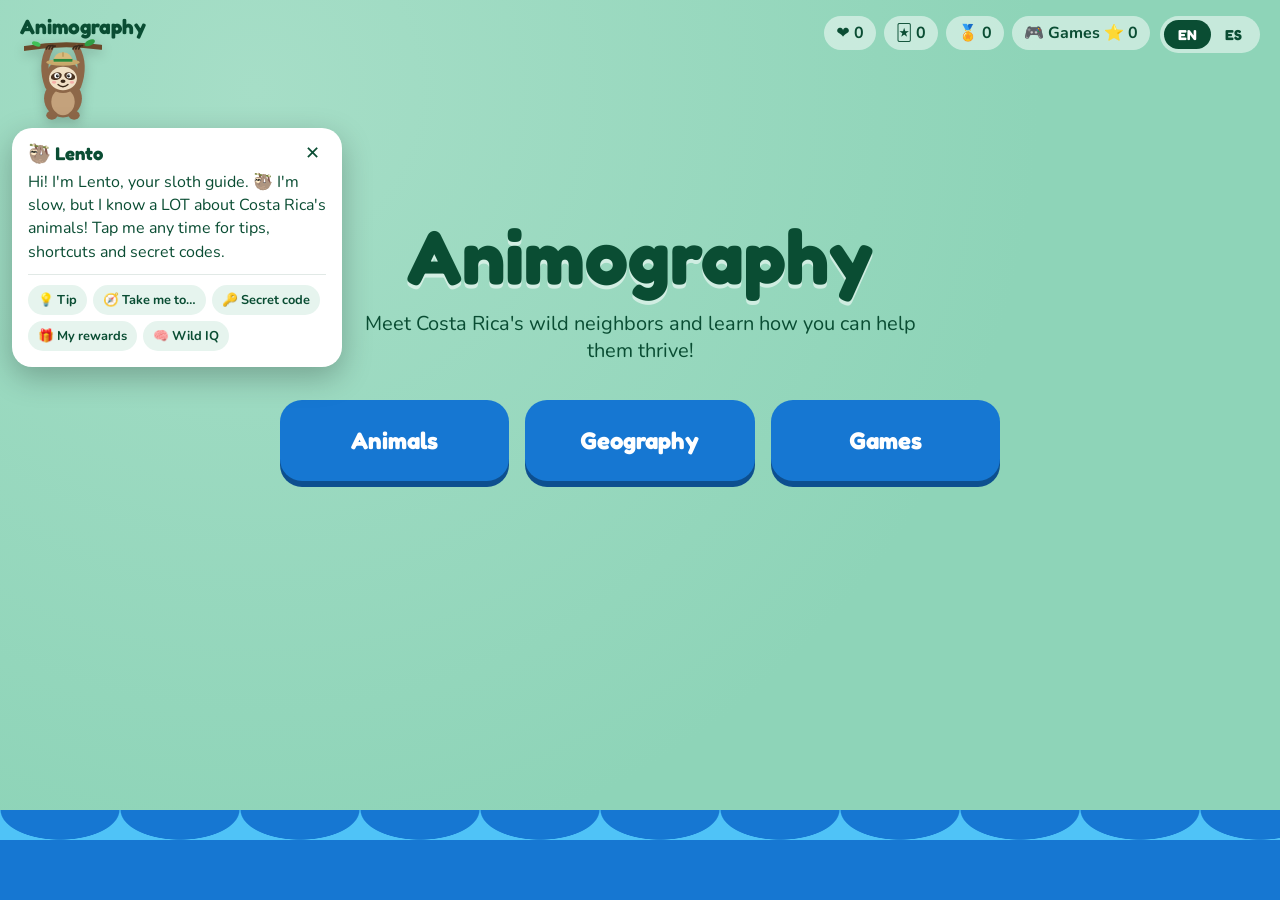
==== commit bee1714f: "Map game" ====
--- a/index.html
+++ b/index.html
@@ -123,6 +123,7 @@
   <script src="js/binders.js"></script>
   <script src="js/collection.js"></script>
   <script src="js/games.js"></script>
+  <script src="js/mapdrop.js"></script>
   <script src="js/animal-chat.js"></script>
   <script src="js/geography.js"></script>
   <script src="js/mascot.js"></script>
--- a/css/styles.css
+++ b/css/styles.css
@@ -1073,3 +1073,32 @@
 .points-won { font-family: "Fredoka", sans-serif; font-size: 2rem; color: var(--blue); margin: 6px 0; }
 .mem-found { display: flex; flex-wrap: wrap; gap: 6px; justify-content: center; margin: 0 auto 16px; max-width: 640px; }
 .mem-found-item { background: var(--white); color: var(--ink); text-decoration: none; border-radius: 999px; padding: 5px 10px; font-size: 0.85rem; font-weight: 700; }
+
+/* ===== Map Drop ===== */
+.map-game { display: grid; gap: 16px; grid-template-columns: 1fr; max-width: 900px; margin: 0 auto; }
+@media (min-width: 760px) { .map-game { grid-template-columns: 280px 1fr; align-items: start; } }
+.map-side { display: flex; flex-direction: column; gap: 12px; }
+.map-animal { display: flex; gap: 12px; align-items: center; background: var(--white); border-radius: 18px; padding: 10px; box-shadow: 0 5px 0 rgba(10,77,51,0.18); }
+.map-animal.draggable { cursor: grab; touch-action: none; user-select: none; -webkit-user-select: none; border: 3px dashed var(--blue); }
+@media (min-width: 760px) { .map-animal { flex-direction: column; text-align: center; } .map-art { width: 100%; } }
+.map-art { position: relative; width: 96px; flex: none; aspect-ratio: 4 / 3; border-radius: 12px; overflow: hidden; display: grid; place-items: center; font-size: 2.6rem; }
+.map-art img { position: absolute; inset: 0; width: 100%; height: 100%; object-fit: cover; pointer-events: none; }
+.map-animal-text { display: flex; flex-direction: column; gap: 2px; }
+.map-animal-text strong { font-family: "Fredoka", sans-serif; font-size: 1.15rem; }
+.map-group { font-size: 0.8rem; opacity: 0.75; }
+.map-hint { font-size: 0.8rem; font-weight: 700; color: var(--blue); }
+.map-ghost { width: 200px; }
+.drop-zone { cursor: pointer; }
+.drop-zone circle { transition: r 0.15s, opacity 0.2s; }
+.drop-zone:hover circle, .drop-zone.zone-hover circle { r: 38; stroke: var(--ink); stroke-width: 5; }
+.drop-zone.zone-right circle { stroke: #2fb344; stroke-width: 9; r: 36; }
+.drop-zone.zone-wrong circle { stroke: #e03131; stroke-width: 9; }
+.drop-zone.zone-dim { opacity: 0.35; }
+.map-feedback { background: var(--white); border-radius: 18px; padding: 12px 14px; display: flex; flex-direction: column; gap: 8px; align-items: flex-start; }
+.map-feedback.ok { border-left: 8px solid #2fb344; }
+.map-feedback.bad { border-left: 8px solid #e03131; }
+.map-feedback p { margin: 0; }
+.map-results { list-style: none; padding: 0; max-width: 560px; margin: 8px auto 16px; text-align: left; display: grid; gap: 6px; }
+.map-results li { background: var(--white); border-radius: 12px; padding: 8px 12px; font-size: 0.9rem; }
+.map-results a { color: var(--ink); font-weight: 700; }
+.map-game .map-wrap { width: 100%; max-width: 600px; margin: 0 auto; }
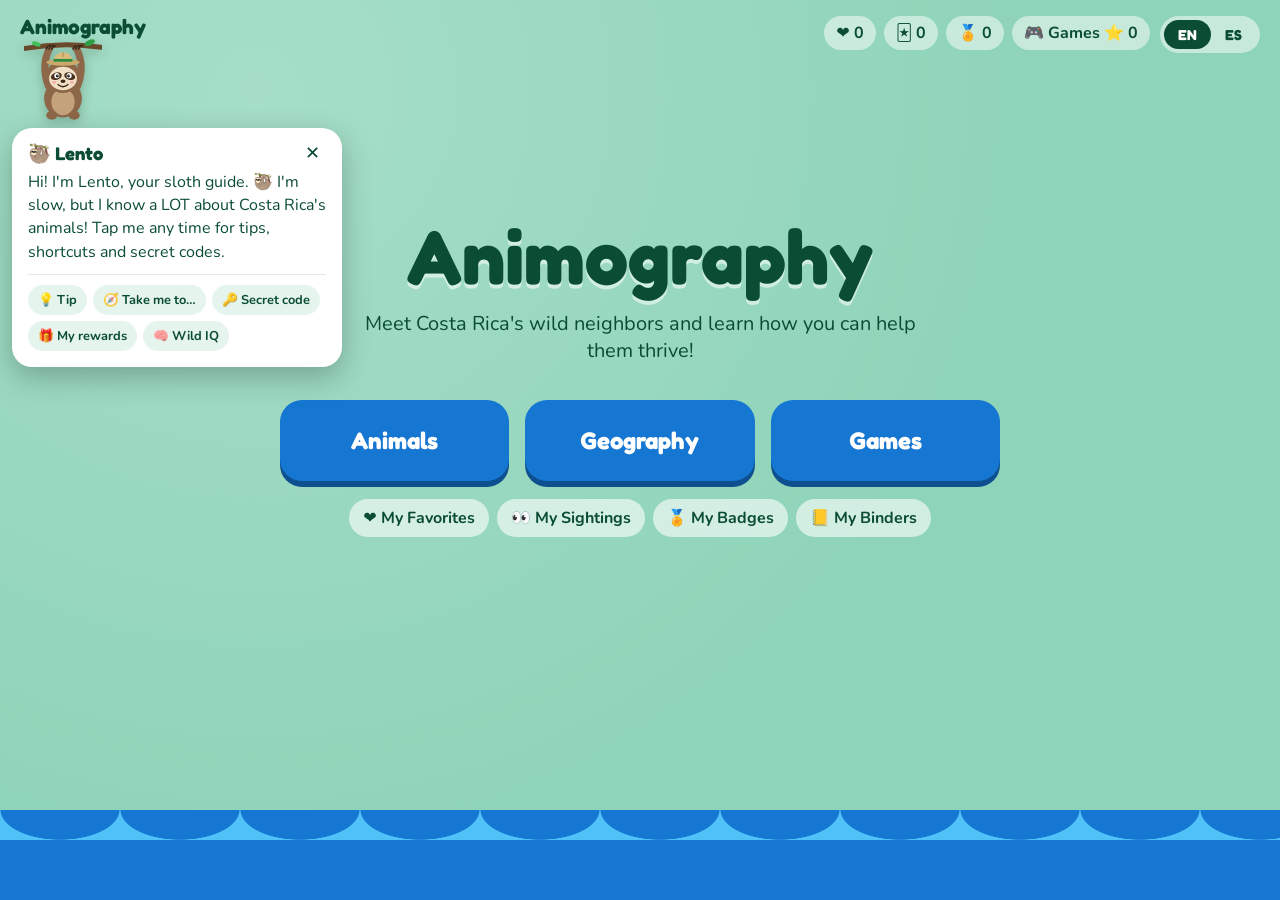
==== commit 45f812a7: "Audio and I saw it!" ====
--- a/index.html
+++ b/index.html
@@ -40,6 +40,12 @@
         <a href="#/animals" class="big-btn" data-i18n="animals"></a>
         <a href="#/geography" class="big-btn" data-i18n="geography"></a>
         <a href="#/games" class="big-btn" data-i18n="gamesBtn"></a>
+      </nav>
+      <nav class="home-links">
+        <a href="#/favorites">❤️ <span data-i18n="favorites"></span></a>
+        <a href="#/sightings">👀 <span data-i18n="sightingsTitle"></span></a>
+        <a href="#/badges">🏅 <span data-i18n="badgesTitle"></span></a>
+        <a href="#/binders">📒 <span data-i18n="myBinders"></span></a>
       </nav>
     </section>
 
@@ -86,6 +92,11 @@
       <div id="games"></div>
     </section>
 
+    <!-- MY SIGHTINGS: animals seen in real life (js/extras.js) -->
+    <section id="screen-sightings" class="screen" hidden>
+      <div id="sightings"></div>
+    </section>
+
     <!-- MY FAVORITES -->
     <section id="screen-favorites" class="screen" hidden>
       <a href="#/" class="back" data-i18n="back"></a>
@@ -124,6 +135,7 @@
   <script src="js/collection.js"></script>
   <script src="js/games.js"></script>
   <script src="js/mapdrop.js"></script>
+  <script src="js/extras.js"></script>
   <script src="js/animal-chat.js"></script>
   <script src="js/geography.js"></script>
   <script src="js/mascot.js"></script>
--- a/css/styles.css
+++ b/css/styles.css
@@ -1102,3 +1102,27 @@
 .map-results li { background: var(--white); border-radius: 12px; padding: 8px 12px; font-size: 0.9rem; }
 .map-results a { color: var(--ink); font-weight: 700; }
 .map-game .map-wrap { width: 100%; max-width: 600px; margin: 0 auto; }
+
+/* ===== Animal page actions: favorite, read aloud, I saw it ===== */
+.animal-actions { display: flex; flex-wrap: wrap; gap: 8px; justify-content: center; margin: 4px 0 8px; }
+.animal-actions .heart-btn { margin: 0; }
+.action-btn {
+  font: 700 1rem "Nunito", sans-serif; color: var(--ink); background: var(--white); border: 0;
+  border-radius: 999px; padding: 9px 16px; cursor: pointer; box-shadow: 0 3px 0 rgba(10,77,51,0.15);
+}
+.action-btn:hover { background: #f1fbf6; }
+.read-btn[aria-pressed="true"] { background: var(--blue); color: var(--white); }
+.action-btn.seen { background: #d3f9d8; }
+.sighting-box { display: flex; justify-content: center; margin: 0 0 12px; }
+.sighting-form { display: flex; flex-wrap: wrap; gap: 8px; align-items: center; justify-content: center; background: var(--white); border-radius: 18px; padding: 12px; max-width: 520px; }
+.sighting-label { font-weight: 700; display: flex; gap: 8px; align-items: center; flex-wrap: wrap; justify-content: center; }
+.sighting-date { font: inherit; padding: 6px 10px; border: 2px solid var(--seafoam); border-radius: 10px; color: var(--ink); }
+.sighting-tip { width: 100%; text-align: center; font-size: 0.8rem; margin: 2px 0 0; opacity: 0.8; }
+.info-card.reading, .animal-name.reading, .scientific.reading { outline: 4px solid var(--blue); outline-offset: 4px; border-radius: 14px; }
+.home-links { display: flex; flex-wrap: wrap; gap: 8px; justify-content: center; margin: 18px auto 0; max-width: 720px; }
+.home-links a { color: var(--ink); background: rgba(255,255,255,0.6); text-decoration: none; font-weight: 700; padding: 8px 14px; border-radius: 999px; }
+.home-links a:hover { background: var(--white); }
+.sight-item { display: flex; flex-direction: column; gap: 4px; }
+.sight-date { font-size: 0.8rem; font-weight: 700; padding-left: 8px; }
+.science-box { margin-top: 18px; }
+.science-box .sighting-tip { text-align: left; margin-top: 10px; }
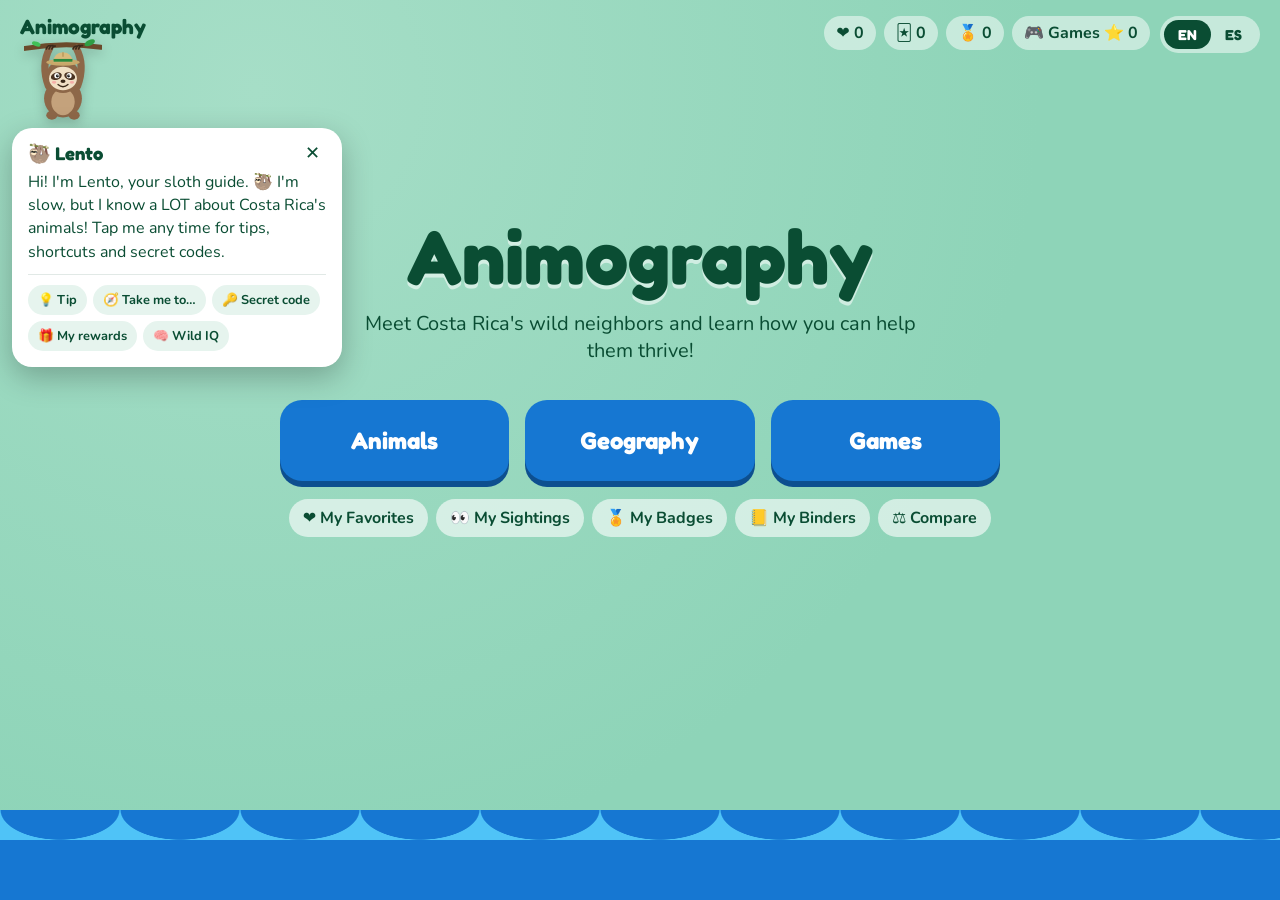
==== commit 45cf679d: "Compare" ====
--- a/index.html
+++ b/index.html
@@ -46,6 +46,7 @@
         <a href="#/sightings">👀 <span data-i18n="sightingsTitle"></span></a>
         <a href="#/badges">🏅 <span data-i18n="badgesTitle"></span></a>
         <a href="#/binders">📒 <span data-i18n="myBinders"></span></a>
+        <a href="#/compare">⚖️ <span data-i18n="compareTitle"></span></a>
       </nav>
     </section>
 
@@ -97,6 +98,11 @@
       <div id="sightings"></div>
     </section>
 
+    <!-- COMPARE TWO ANIMALS (js/compare.js) -->
+    <section id="screen-compare" class="screen" hidden>
+      <div id="compare"></div>
+    </section>
+
     <!-- MY FAVORITES -->
     <section id="screen-favorites" class="screen" hidden>
       <a href="#/" class="back" data-i18n="back"></a>
@@ -126,6 +132,7 @@
   <script src="data/mascot.js"></script>
   <script src="data/secret-codes.js"></script>
   <script src="data/badges.js"></script>
+  <script src="data/sizes.js"></script>
   <script src="data/chat.js"></script>
   <script src="js/i18n.js"></script>
   <script src="js/storage.js"></script>
@@ -136,6 +143,7 @@
   <script src="js/games.js"></script>
   <script src="js/mapdrop.js"></script>
   <script src="js/extras.js"></script>
+  <script src="js/compare.js"></script>
   <script src="js/animal-chat.js"></script>
   <script src="js/geography.js"></script>
   <script src="js/mascot.js"></script>
--- a/css/styles.css
+++ b/css/styles.css
@@ -1126,3 +1126,45 @@
 .sight-date { font-size: 0.8rem; font-weight: 700; padding-left: 8px; }
 .science-box { margin-top: 18px; }
 .science-box .sighting-tip { text-align: left; margin-top: 10px; }
+
+/* ===== Size + Compare ===== */
+.size-card p { margin: 2px 0; }
+.size-approx { font-size: 0.8rem; opacity: 0.8; }
+.compare-link { display: inline-block; margin-top: 10px; }
+.cmp-pickers { display: grid; gap: 10px; grid-template-columns: 1fr; align-items: start; max-width: 760px; margin: 8px auto 14px; }
+@media (min-width: 640px) { .cmp-pickers { grid-template-columns: 1fr auto 1fr; } }
+.vs { font-family: "Fredoka", sans-serif; font-size: 1.4rem; align-self: center; text-align: center; padding-top: 18px; }
+.cmp-pickers .chip { align-self: center; justify-self: center; margin-top: 18px; }
+.picker { position: relative; display: flex; flex-direction: column; gap: 4px; }
+.picker-label { font-weight: 700; font-size: 0.85rem; }
+.picker-input { font: inherit; font-size: 1rem; padding: 10px 14px; border: 2px solid var(--seafoam); border-radius: 999px; color: var(--ink); background: var(--white); }
+.picker-input:focus { outline: none; border-color: var(--blue); }
+.picker-list { position: absolute; top: 100%; left: 0; right: 0; z-index: 30; display: flex; flex-direction: column; background: var(--white); border-radius: 14px; box-shadow: 0 8px 20px rgba(0,0,0,0.15); overflow: hidden; }
+.picker-list:empty { display: none; }
+.picker-option { border: 0; background: none; text-align: left; padding: 10px 14px; font: inherit; color: var(--ink); cursor: pointer; }
+.picker-option:hover, .picker-option:focus { background: #e3f4ff; }
+.picker-list .note { padding: 8px 14px; margin: 0; }
+.cmp-cols { display: grid; gap: 14px; grid-template-columns: repeat(2, minmax(0, 1fr)); max-width: 860px; margin: 14px auto; }
+.cmp-col { background: var(--white); border-radius: 20px; padding: 12px; display: flex; flex-direction: column; gap: 6px; }
+.cmp-col.empty { align-items: center; justify-content: center; opacity: 0.6; min-height: 160px; font-size: 2rem; }
+.cmp-col.empty .note { font-size: 0.9rem; }
+.cmp-art { position: relative; aspect-ratio: 4 / 3; border-radius: 14px; overflow: hidden; display: grid; place-items: center; font-size: 3rem; }
+.cmp-art img { position: absolute; inset: 0; width: 100%; height: 100%; object-fit: cover; }
+.cmp-name { font-family: "Fredoka", sans-serif; font-size: 1.2rem; color: var(--ink); font-weight: 700; }
+.cmp-col .scientific { margin: 0; font-size: 0.85rem; }
+.cmp-badges { display: flex; flex-wrap: wrap; gap: 6px; align-items: center; }
+.chip-rarity { font-size: 0.75rem; font-weight: 800; padding: 3px 9px; border-radius: 999px; color: var(--white); background: #2f9e44; }
+.chip-rarity.rarity-rare { background: #1677d2; }
+.chip-rarity.rarity-special { background: #6f2dbd; }
+.chip-rarity.rarity-secretRare { background: linear-gradient(90deg, #f08c00, #e64980, #7048e8); }
+.cmp-facts { margin: 4px 0 0; display: grid; gap: 2px; }
+.cmp-facts dt { font-weight: 800; font-size: 0.8rem; margin-top: 6px; }
+.cmp-facts dd { margin: 0; font-size: 0.9rem; }
+.cmp-bars { background: var(--white); border-radius: 20px; padding: 10px 16px 14px; max-width: 760px; margin: 0 auto; }
+.cmp-bar-row { display: grid; grid-template-columns: minmax(0, 9rem) 1fr auto; gap: 8px; align-items: center; margin: 6px 0; }
+.cmp-bar-name { font-size: 0.85rem; font-weight: 700; overflow: hidden; text-overflow: ellipsis; white-space: nowrap; }
+.cmp-bar-track { background: rgba(10,77,51,0.1); border-radius: 999px; height: 16px; overflow: hidden; }
+.cmp-bar { height: 100%; background: linear-gradient(90deg, var(--blue), #3bc9db); border-radius: 999px; }
+.cmp-bar-val { font-size: 0.8rem; font-weight: 700; min-width: 4.5rem; text-align: right; }
+.cmp-fact { font-family: "Fredoka", sans-serif; font-size: 1.1rem; text-align: center; margin: 8px 0; color: var(--blue); }
+@media (max-width: 560px) { .cmp-bar-row { grid-template-columns: minmax(0, 6rem) 1fr auto; } .cmp-cols { gap: 8px; } .cmp-col { padding: 8px; } }
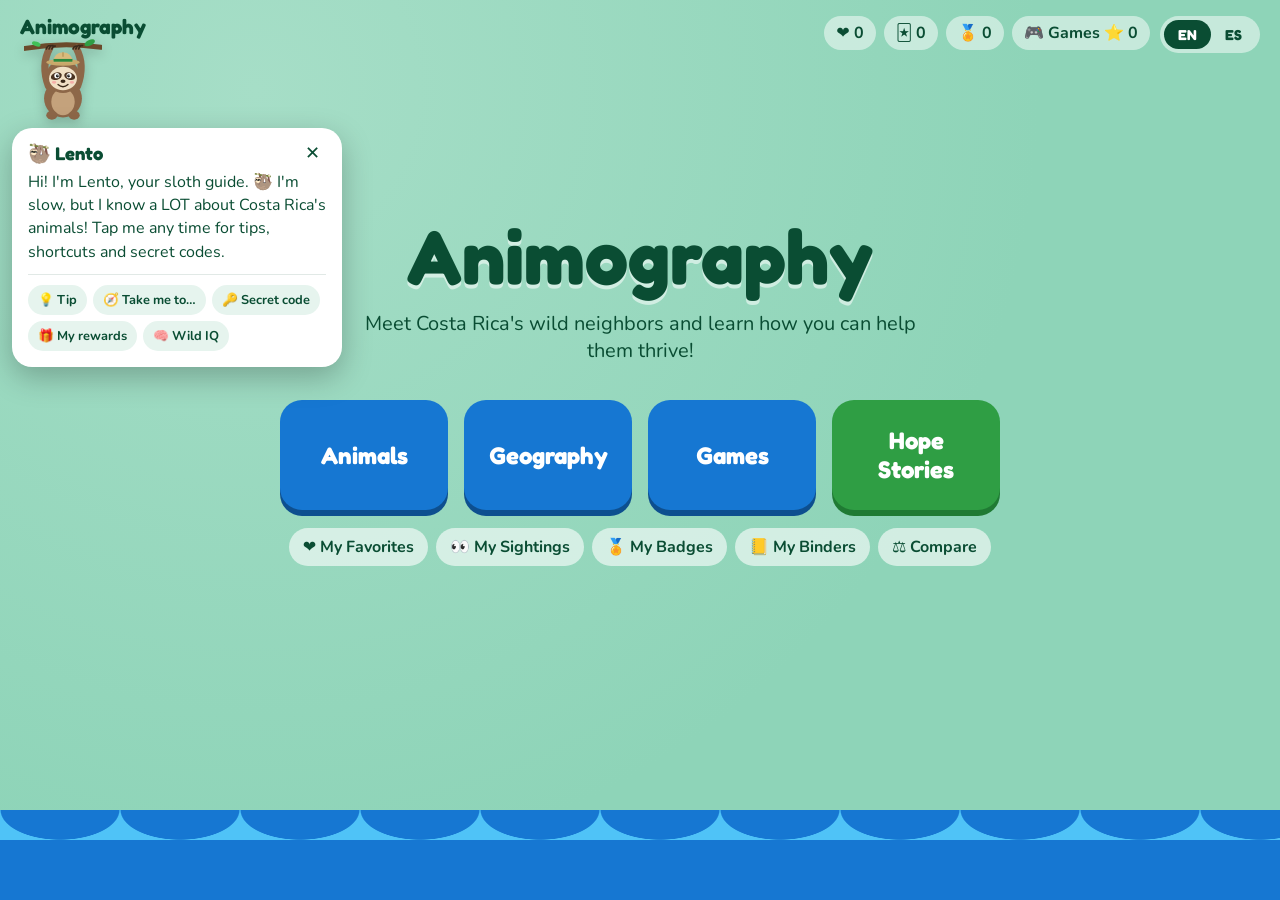
==== commit 0f1246e7: "Hope" ====
--- a/index.html
+++ b/index.html
@@ -40,6 +40,7 @@
         <a href="#/animals" class="big-btn" data-i18n="animals"></a>
         <a href="#/geography" class="big-btn" data-i18n="geography"></a>
         <a href="#/games" class="big-btn" data-i18n="gamesBtn"></a>
+        <a href="#/hope" class="big-btn hope-btn" data-i18n="hopeBtn"></a>
       </nav>
       <nav class="home-links">
         <a href="#/favorites">❤️ <span data-i18n="favorites"></span></a>
@@ -103,6 +104,11 @@
       <div id="compare"></div>
     </section>
 
+    <!-- HOPE STORIES (js/hope.js, stories in data/hope.js) -->
+    <section id="screen-hope" class="screen animal-page" hidden>
+      <div id="hope"></div>
+    </section>
+
     <!-- MY FAVORITES -->
     <section id="screen-favorites" class="screen" hidden>
       <a href="#/" class="back" data-i18n="back"></a>
@@ -133,6 +139,7 @@
   <script src="data/secret-codes.js"></script>
   <script src="data/badges.js"></script>
   <script src="data/sizes.js"></script>
+  <script src="data/hope.js"></script>
   <script src="data/chat.js"></script>
   <script src="js/i18n.js"></script>
   <script src="js/storage.js"></script>
@@ -144,6 +151,7 @@
   <script src="js/mapdrop.js"></script>
   <script src="js/extras.js"></script>
   <script src="js/compare.js"></script>
+  <script src="js/hope.js"></script>
   <script src="js/animal-chat.js"></script>
   <script src="js/geography.js"></script>
   <script src="js/mascot.js"></script>
--- a/css/styles.css
+++ b/css/styles.css
@@ -1168,3 +1168,23 @@
 .cmp-bar-val { font-size: 0.8rem; font-weight: 700; min-width: 4.5rem; text-align: right; }
 .cmp-fact { font-family: "Fredoka", sans-serif; font-size: 1.1rem; text-align: center; margin: 8px 0; color: var(--blue); }
 @media (max-width: 560px) { .cmp-bar-row { grid-template-columns: minmax(0, 6rem) 1fr auto; } .cmp-cols { gap: 8px; } .cmp-col { padding: 8px; } }
+
+/* ===== Hope Stories ===== */
+@media (min-width: 640px) { .big-buttons { grid-template-columns: repeat(2, 1fr); max-width: 640px; } }
+@media (min-width: 980px) { .big-buttons { grid-template-columns: repeat(4, 1fr); max-width: 960px; } }
+.hope-btn { background: #2f9e44; box-shadow: 0 6px 0 #1f7a33; }
+.hope-grid { display: grid; gap: 14px; grid-template-columns: repeat(auto-fill, minmax(240px, 1fr)); margin-top: 10px; }
+.hope-card { position: relative; display: flex; flex-direction: column; gap: 6px; text-decoration: none; color: var(--ink);
+  background: var(--white); border-radius: 20px; padding: 0 0 14px; overflow: hidden; box-shadow: 0 5px 0 rgba(10,77,51,0.15); transition: transform 0.15s; }
+.hope-card:hover { transform: translateY(-3px); }
+.hope-card > strong, .hope-card > .hope-teaser, .hope-card > .hope-done { padding: 0 14px; }
+.hope-card strong { font-family: "Fredoka", sans-serif; font-size: 1.15rem; line-height: 1.2; }
+.hope-teaser { font-size: 0.9rem; }
+.hope-done { font-size: 0.8rem; font-weight: 800; color: #2f9e44; }
+.hope-art { position: relative; aspect-ratio: 16 / 9; display: grid; place-items: center; font-size: 3rem; overflow: hidden; }
+.hope-art img { position: absolute; inset: 0; width: 100%; height: 100%; object-fit: cover; }
+.hope-emoji { position: absolute; top: 10px; left: 10px; font-size: 1.6rem; background: var(--white); border-radius: 50%; width: 44px; height: 44px; display: grid; place-items: center; box-shadow: 0 2px 6px rgba(0,0,0,0.2); }
+.hope-story p + p { margin-top: 10px; }
+.hope-nav { display: flex; justify-content: space-between; gap: 8px; flex-wrap: wrap; margin-top: 10px; }
+.big-buttons .big-btn { display: flex; align-items: center; justify-content: center; text-align: center; }
+.hope-art { background: linear-gradient(135deg, #d3f9d8, #a5d8ff); }
